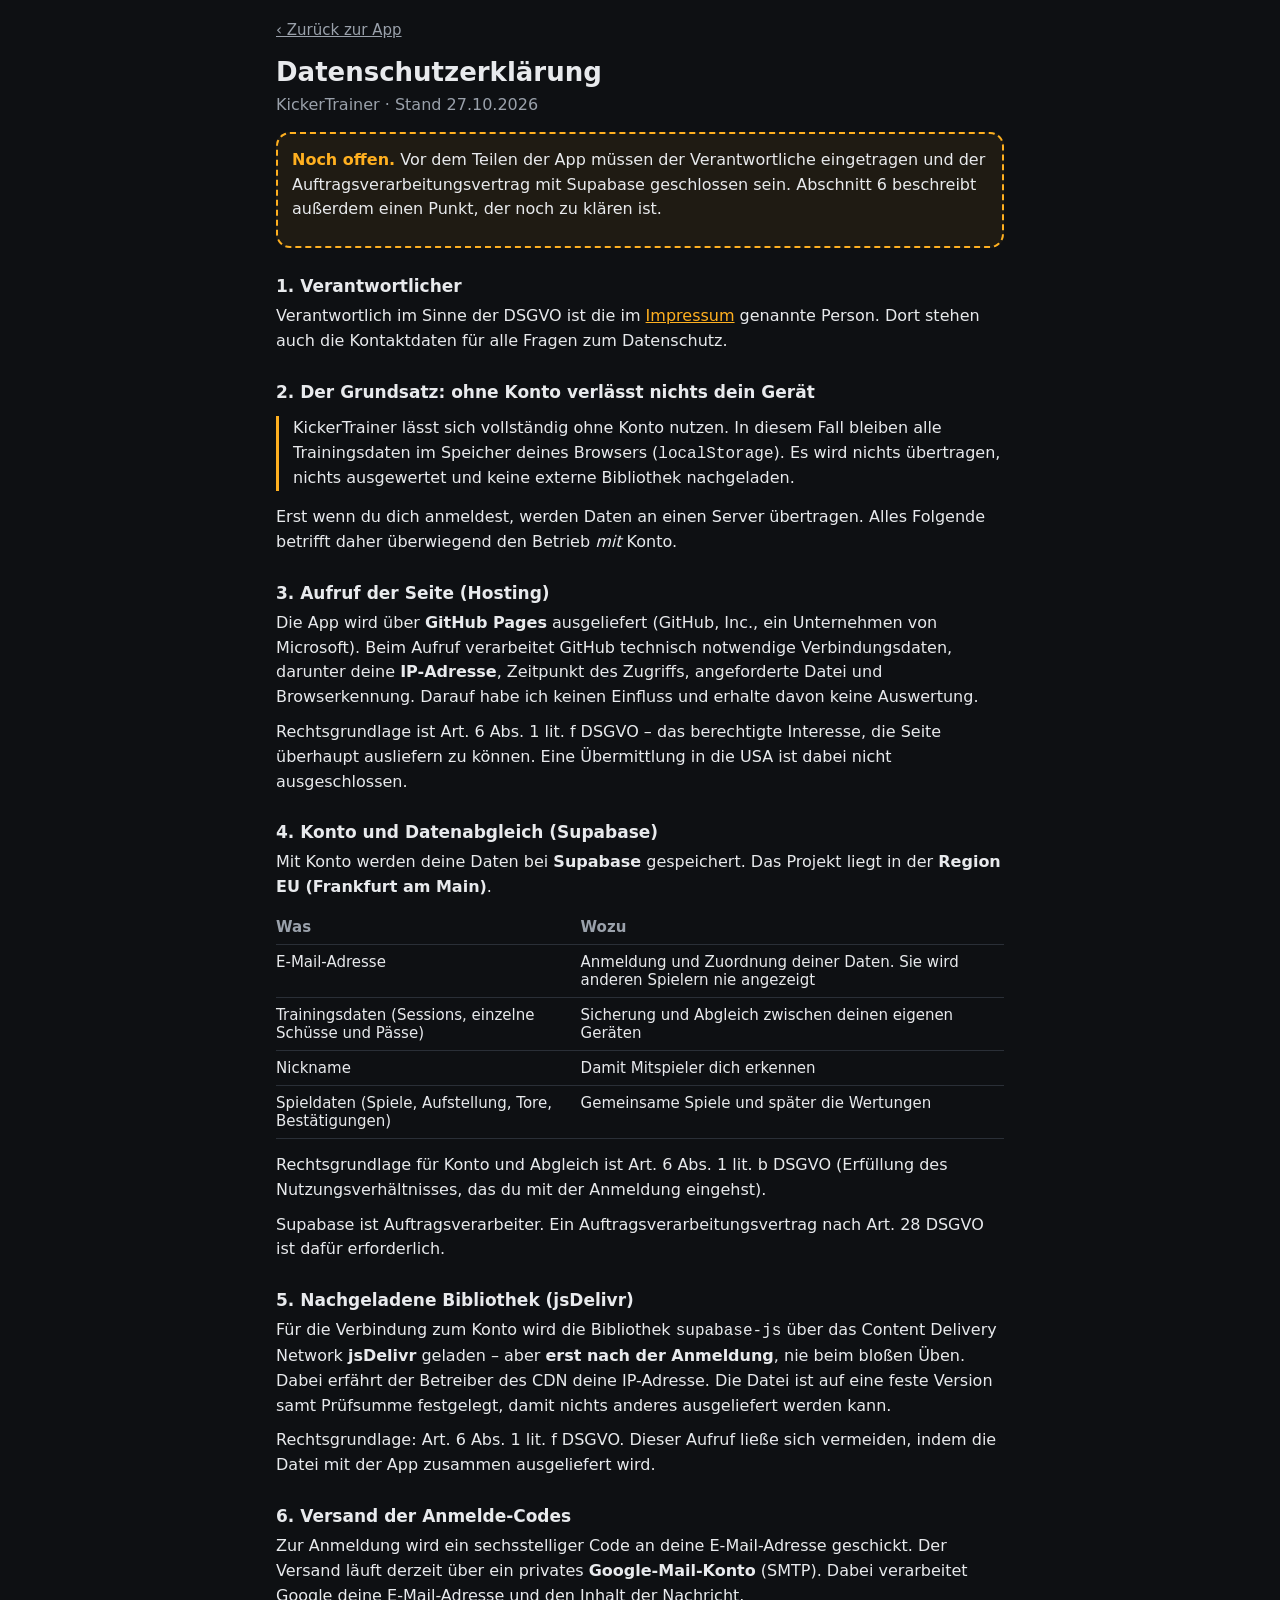
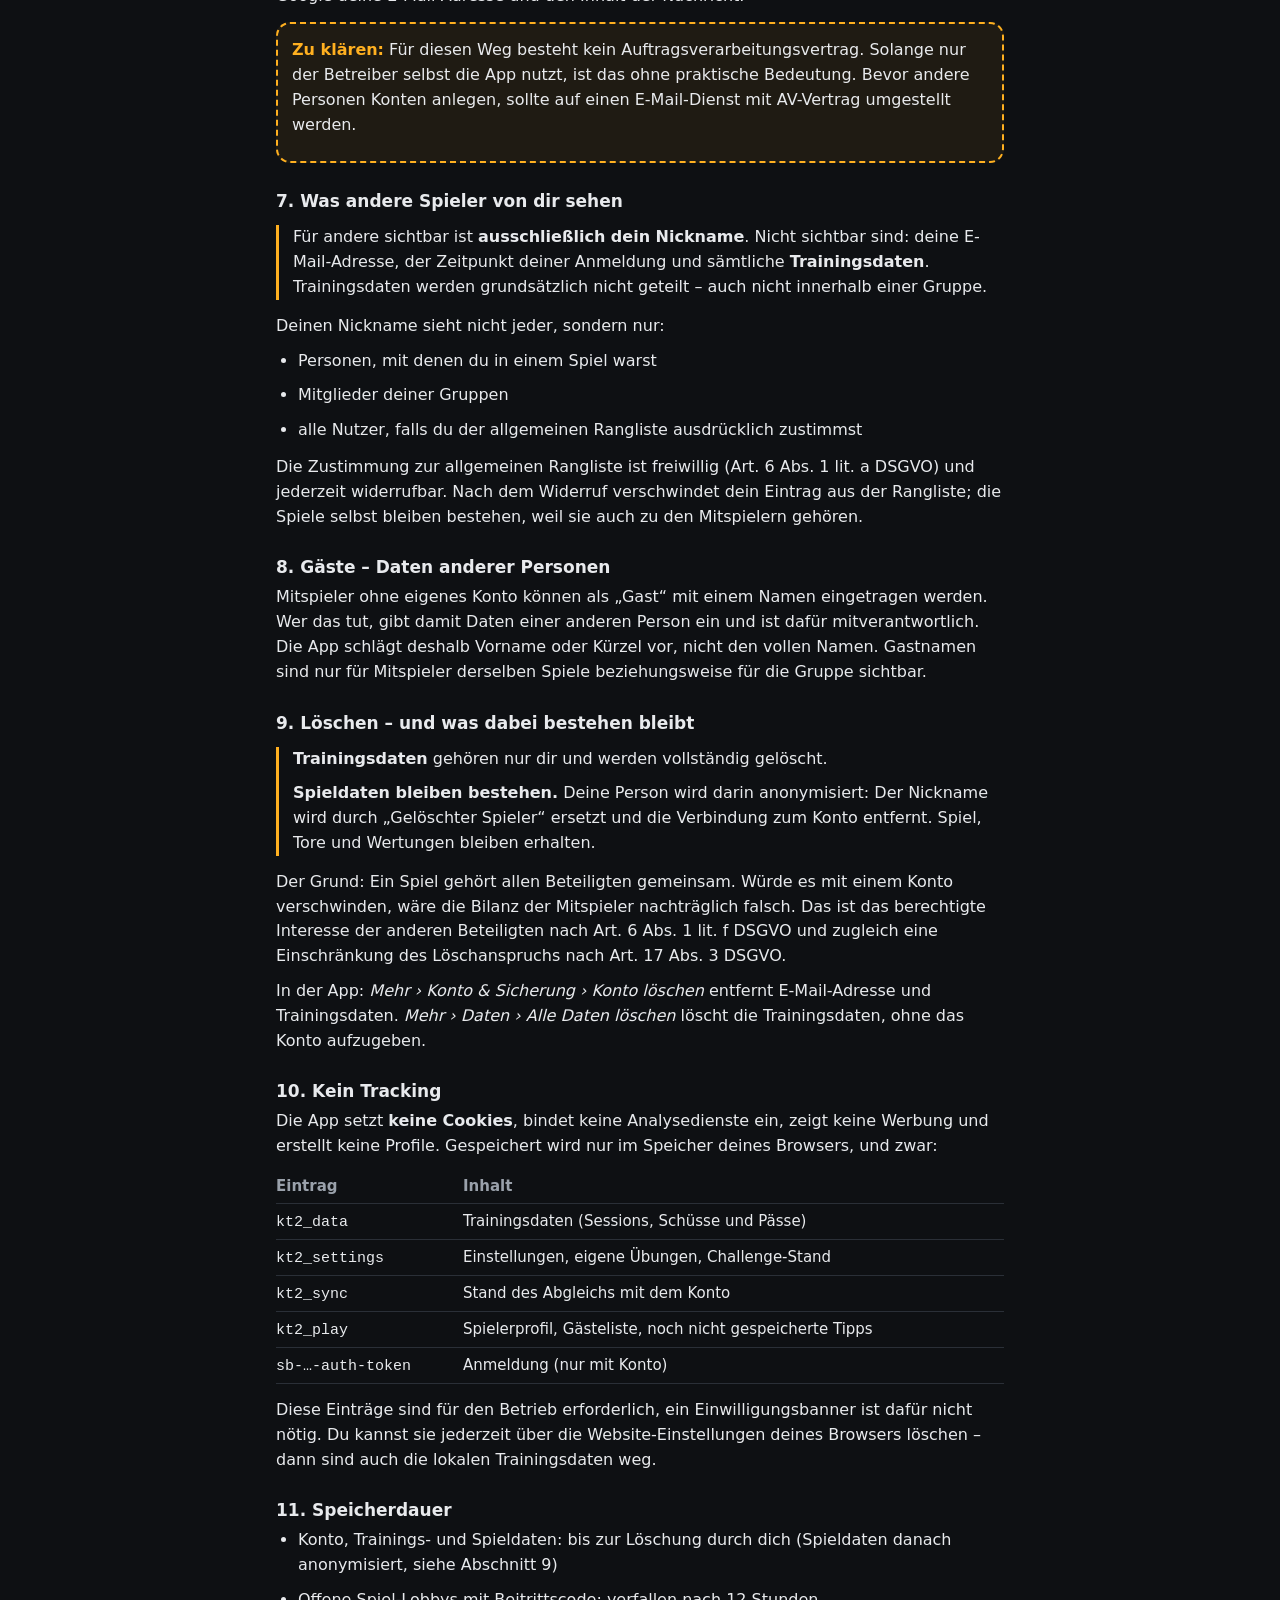
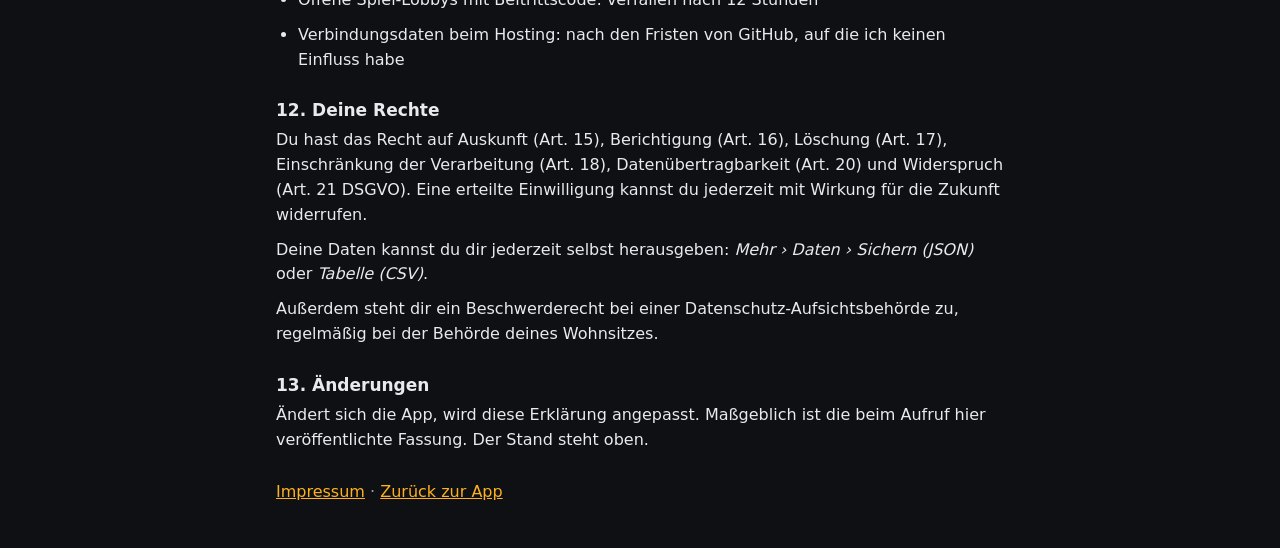
==== datenschutz.html @ 16ab3b07 "Impressum und Datenschutzerklärung Zwei eigene Seiten im Wurzelverzeichnis, aus der App unter Mehr >" ====
<!doctype html>
<html lang="de">
<head>
<meta charset="utf-8">
<meta name="viewport" content="width=device-width,initial-scale=1,viewport-fit=cover">
<meta name="theme-color" content="#0e1013">
<title>Datenschutz · KickerTrainer</title>
<link rel="stylesheet" href="css/app.css">
<style>
  .legal{max-width:760px;margin:0 auto;padding:calc(env(safe-area-inset-top) + 20px) 16px calc(env(safe-area-inset-bottom) + 40px)}
  .legal h1{font-size:26px;margin:0 0 6px}
  .legal h2{font-size:17px;text-transform:none;letter-spacing:0;color:var(--text);margin:28px 0 8px;font-weight:700}
  .legal h3{font-size:15px;color:var(--mute);margin:18px 0 6px;font-weight:600}
  .legal p,.legal li{font-size:16px;line-height:1.55;margin:0 0 10px}
  .legal ul{padding-left:22px;margin:0 0 12px}
  .legal a{color:var(--acc)}
  .legal .back{display:inline-block;margin-bottom:18px;color:var(--mute);font-size:15px}
  .legal table{width:100%;border-collapse:collapse;margin:10px 0 14px;font-size:15px}
  .legal th,.legal td{text-align:left;padding:8px 10px 8px 0;border-bottom:1px solid var(--line);vertical-align:top}
  .legal th{color:var(--mute);font-weight:600}
  .todo{border:2px dashed var(--acc);border-radius:14px;padding:14px;margin:14px 0;background:rgba(255,176,32,.07)}
  .todo b{color:var(--acc)}
  .key{border-left:3px solid var(--acc);padding-left:14px;margin:14px 0}
</style>
</head>
<body>
<main class="legal">
<a class="back" href="./">‹ Zurück zur App</a>
<h1>Datenschutzerklärung</h1>
<p class="hint" style="margin-top:0">KickerTrainer · Stand 27.10.2026</p>

<!-- ======================================================================
     VOR DEM TEILEN MIT ANDEREN ERLEDIGEN:
     1. Verantwortlichen im Impressum und hier ausfüllen
     2. Auftragsverarbeitungsvertrag mit Supabase abschließen
     3. Entscheiden, wie Anmelde-Codes verschickt werden (Abschnitt 6)
     ====================================================================== -->
<div class="todo">
  <p><b>Noch offen.</b> Vor dem Teilen der App müssen der Verantwortliche eingetragen
  und der Auftragsverarbeitungsvertrag mit Supabase geschlossen sein. Abschnitt 6
  beschreibt außerdem einen Punkt, der noch zu klären ist.</p>
</div>

<h2>1. Verantwortlicher</h2>
<p>Verantwortlich im Sinne der DSGVO ist die im <a href="impressum.html">Impressum</a>
genannte Person. Dort stehen auch die Kontaktdaten für alle Fragen zum Datenschutz.</p>

<h2>2. Der Grundsatz: ohne Konto verlässt nichts dein Gerät</h2>
<div class="key">
<p>KickerTrainer lässt sich vollständig ohne Konto nutzen. In diesem Fall bleiben alle
Trainingsdaten im Speicher deines Browsers (<code>localStorage</code>). Es wird nichts
übertragen, nichts ausgewertet und keine externe Bibliothek nachgeladen.</p>
</div>
<p>Erst wenn du dich anmeldest, werden Daten an einen Server übertragen. Alles Folgende
betrifft daher überwiegend den Betrieb <em>mit</em> Konto.</p>

<h2>3. Aufruf der Seite (Hosting)</h2>
<p>Die App wird über <strong>GitHub Pages</strong> ausgeliefert (GitHub, Inc., ein
Unternehmen von Microsoft). Beim Aufruf verarbeitet GitHub technisch notwendige
Verbindungsdaten, darunter deine <strong>IP-Adresse</strong>, Zeitpunkt des Zugriffs,
angeforderte Datei und Browserkennung. Darauf habe ich keinen Einfluss und erhalte davon
keine Auswertung.</p>
<p>Rechtsgrundlage ist Art. 6 Abs. 1 lit. f DSGVO – das berechtigte Interesse, die Seite
überhaupt ausliefern zu können. Eine Übermittlung in die USA ist dabei nicht
ausgeschlossen.</p>

<h2>4. Konto und Datenabgleich (Supabase)</h2>
<p>Mit Konto werden deine Daten bei <strong>Supabase</strong> gespeichert. Das Projekt
liegt in der <strong>Region EU (Frankfurt am Main)</strong>.</p>
<table>
  <tr><th>Was</th><th>Wozu</th></tr>
  <tr><td>E-Mail-Adresse</td><td>Anmeldung und Zuordnung deiner Daten. Sie wird anderen Spielern nie angezeigt</td></tr>
  <tr><td>Trainingsdaten (Sessions, einzelne Schüsse und Pässe)</td><td>Sicherung und Abgleich zwischen deinen eigenen Geräten</td></tr>
  <tr><td>Nickname</td><td>Damit Mitspieler dich erkennen</td></tr>
  <tr><td>Spieldaten (Spiele, Aufstellung, Tore, Bestätigungen)</td><td>Gemeinsame Spiele und später die Wertungen</td></tr>
</table>
<p>Rechtsgrundlage für Konto und Abgleich ist Art. 6 Abs. 1 lit. b DSGVO (Erfüllung des
Nutzungsverhältnisses, das du mit der Anmeldung eingehst).</p>
<p>Supabase ist Auftragsverarbeiter. Ein Auftragsverarbeitungsvertrag nach Art. 28 DSGVO
ist dafür erforderlich.</p>

<h2>5. Nachgeladene Bibliothek (jsDelivr)</h2>
<p>Für die Verbindung zum Konto wird die Bibliothek <code>supabase-js</code> über das
Content Delivery Network <strong>jsDelivr</strong> geladen – aber <strong>erst nach der
Anmeldung</strong>, nie beim bloßen Üben. Dabei erfährt der Betreiber des CDN deine
IP-Adresse. Die Datei ist auf eine feste Version samt Prüfsumme festgelegt, damit nichts
anderes ausgeliefert werden kann.</p>
<p>Rechtsgrundlage: Art. 6 Abs. 1 lit. f DSGVO. Dieser Aufruf ließe sich vermeiden, indem
die Datei mit der App zusammen ausgeliefert wird.</p>

<h2>6. Versand der Anmelde-Codes</h2>
<p>Zur Anmeldung wird ein sechsstelliger Code an deine E-Mail-Adresse geschickt. Der
Versand läuft derzeit über ein privates <strong>Google-Mail-Konto</strong> (SMTP). Dabei
verarbeitet Google deine E-Mail-Adresse und den Inhalt der Nachricht.</p>
<div class="todo">
  <p><b>Zu klären:</b> Für diesen Weg besteht kein Auftragsverarbeitungsvertrag. Solange
  nur der Betreiber selbst die App nutzt, ist das ohne praktische Bedeutung. Bevor andere
  Personen Konten anlegen, sollte auf einen E-Mail-Dienst mit AV-Vertrag umgestellt
  werden.</p>
</div>

<h2>7. Was andere Spieler von dir sehen</h2>
<div class="key">
<p>Für andere sichtbar ist <strong>ausschließlich dein Nickname</strong>. Nicht sichtbar
sind: deine E-Mail-Adresse, der Zeitpunkt deiner Anmeldung und sämtliche
<strong>Trainingsdaten</strong>. Trainingsdaten werden grundsätzlich nicht geteilt – auch
nicht innerhalb einer Gruppe.</p>
</div>
<p>Deinen Nickname sieht nicht jeder, sondern nur:</p>
<ul>
  <li>Personen, mit denen du in einem Spiel warst</li>
  <li>Mitglieder deiner Gruppen</li>
  <li>alle Nutzer, falls du der allgemeinen Rangliste ausdrücklich zustimmst</li>
</ul>
<p>Die Zustimmung zur allgemeinen Rangliste ist freiwillig (Art. 6 Abs. 1 lit. a DSGVO)
und jederzeit widerrufbar. Nach dem Widerruf verschwindet dein Eintrag aus der Rangliste;
die Spiele selbst bleiben bestehen, weil sie auch zu den Mitspielern gehören.</p>

<h2>8. Gäste – Daten anderer Personen</h2>
<p>Mitspieler ohne eigenes Konto können als „Gast“ mit einem Namen eingetragen werden.
Wer das tut, gibt damit Daten einer anderen Person ein und ist dafür mitverantwortlich.
Die App schlägt deshalb Vorname oder Kürzel vor, nicht den vollen Namen. Gastnamen sind
nur für Mitspieler derselben Spiele beziehungsweise für die Gruppe sichtbar.</p>

<h2>9. Löschen – und was dabei bestehen bleibt</h2>
<div class="key">
<p><strong>Trainingsdaten</strong> gehören nur dir und werden vollständig gelöscht.</p>
<p><strong>Spieldaten bleiben bestehen.</strong> Deine Person wird darin anonymisiert: Der
Nickname wird durch „Gelöschter Spieler“ ersetzt und die Verbindung zum Konto entfernt.
Spiel, Tore und Wertungen bleiben erhalten.</p>
</div>
<p>Der Grund: Ein Spiel gehört allen Beteiligten gemeinsam. Würde es mit einem Konto
verschwinden, wäre die Bilanz der Mitspieler nachträglich falsch. Das ist das berechtigte
Interesse der anderen Beteiligten nach Art. 6 Abs. 1 lit. f DSGVO und zugleich eine
Einschränkung des Löschanspruchs nach Art. 17 Abs. 3 DSGVO.</p>
<p>In der App: <em>Mehr › Konto &amp; Sicherung › Konto löschen</em> entfernt E-Mail-Adresse
und Trainingsdaten. <em>Mehr › Daten › Alle Daten löschen</em> löscht die Trainingsdaten,
ohne das Konto aufzugeben.</p>

<h2>10. Kein Tracking</h2>
<p>Die App setzt <strong>keine Cookies</strong>, bindet keine Analysedienste ein, zeigt
keine Werbung und erstellt keine Profile. Gespeichert wird nur im Speicher deines
Browsers, und zwar:</p>
<table>
  <tr><th>Eintrag</th><th>Inhalt</th></tr>
  <tr><td><code>kt2_data</code></td><td>Trainingsdaten (Sessions, Schüsse und Pässe)</td></tr>
  <tr><td><code>kt2_settings</code></td><td>Einstellungen, eigene Übungen, Challenge-Stand</td></tr>
  <tr><td><code>kt2_sync</code></td><td>Stand des Abgleichs mit dem Konto</td></tr>
  <tr><td><code>kt2_play</code></td><td>Spielerprofil, Gästeliste, noch nicht gespeicherte Tipps</td></tr>
  <tr><td><code>sb-…-auth-token</code></td><td>Anmeldung (nur mit Konto)</td></tr>
</table>
<p>Diese Einträge sind für den Betrieb erforderlich, ein Einwilligungsbanner ist dafür
nicht nötig. Du kannst sie jederzeit über die Website-Einstellungen deines Browsers
löschen – dann sind auch die lokalen Trainingsdaten weg.</p>

<h2>11. Speicherdauer</h2>
<ul>
  <li>Konto, Trainings- und Spieldaten: bis zur Löschung durch dich (Spieldaten danach anonymisiert, siehe Abschnitt 9)</li>
  <li>Offene Spiel-Lobbys mit Beitrittscode: verfallen nach 12 Stunden</li>
  <li>Verbindungsdaten beim Hosting: nach den Fristen von GitHub, auf die ich keinen Einfluss habe</li>
</ul>

<h2>12. Deine Rechte</h2>
<p>Du hast das Recht auf Auskunft (Art. 15), Berichtigung (Art. 16), Löschung (Art. 17),
Einschränkung der Verarbeitung (Art. 18), Datenübertragbarkeit (Art. 20) und Widerspruch
(Art. 21 DSGVO). Eine erteilte Einwilligung kannst du jederzeit mit Wirkung für die
Zukunft widerrufen.</p>
<p>Deine Daten kannst du dir jederzeit selbst herausgeben: <em>Mehr › Daten › Sichern
(JSON)</em> oder <em>Tabelle (CSV)</em>.</p>
<p>Außerdem steht dir ein Beschwerderecht bei einer Datenschutz-Aufsichtsbehörde zu,
regelmäßig bei der Behörde deines Wohnsitzes.</p>

<h2>13. Änderungen</h2>
<p>Ändert sich die App, wird diese Erklärung angepasst. Maßgeblich ist die beim Aufruf
hier veröffentlichte Fassung. Der Stand steht oben.</p>

<p class="hint" style="margin-top:28px">
<a href="impressum.html">Impressum</a> · <a href="./">Zurück zur App</a></p>
</main>
</body>
</html>
---- css/app.css ----
:root{--bg:#0e1013;--panel:#171a1f;--panel2:#1e2229;--line:#2a2f37;--text:#e8eaed;--mute:#9aa1ab;--acc:#ffb020;--hit:#2ecc71;--miss:#ff4d4f;
  /* Segmentfarben: bewusst keine davon gleich der Akzentfarbe (Auswahl/Start) */
  --s1:#4a96ee;--s2:#f0743a;--s3:#22b98a;--s4:#a07cf0;--s5:#e0609a;--tabh:64px}
*{box-sizing:border-box}
html,body{margin:0;background:var(--bg);color:var(--text);font-family:-apple-system,system-ui,"Segoe UI",sans-serif;-webkit-user-select:none;user-select:none;-webkit-tap-highlight-color:transparent;touch-action:manipulation}
button{font:inherit;color:inherit;cursor:pointer}
.hidden{display:none!important}
.screen{max-width:760px;margin:0 auto;padding:calc(env(safe-area-inset-top) + 16px) 16px calc(env(safe-area-inset-bottom) + 24px)}
h1{font-size:28px;margin:4px 0 16px}
h2{font-size:13px;text-transform:uppercase;letter-spacing:.08em;color:var(--mute);margin:0 0 10px;font-weight:600}
.card{background:var(--panel);border:1px solid var(--line);border-radius:16px;padding:14px;margin-bottom:12px}
#hWeak{white-space:pre-line}
.wlive{font-size:15px;color:var(--mute);text-align:center;line-height:1.35}.wlive b{color:var(--acc)}
.wrow{display:grid;grid-template-columns:minmax(110px,1.1fr) 2fr 52px;gap:10px;align-items:center;padding:6px 0;font-size:16px}
.wrow small{display:block;color:var(--mute);font-size:12px}
.wbar{height:14px;background:var(--panel2);border-radius:7px;overflow:hidden}.wbar i{display:block;height:100%;background:var(--acc)}
.wrow b{text-align:right}
.hint{color:var(--mute);font-size:14px;margin:10px 0 0;line-height:1.4}
.chips{display:flex;flex-wrap:wrap;gap:8px}
.chip{padding:11px 16px;border-radius:999px;border:1px solid var(--line);background:var(--panel2);font-size:16px;min-height:44px}
.chip.on{background:var(--acc);color:#111;border-color:var(--acc);font-weight:600}
.sub{margin-top:14px}.sub:first-child{margin-top:0}
.sub>label:not(.row){display:block;font-size:14px;color:var(--mute);margin-bottom:6px}
.row{display:flex;align-items:center;justify-content:space-between;gap:12px;padding:8px 0;font-size:17px}
.row small{display:block;color:var(--mute);font-size:13px}
.row input[type=checkbox]{width:28px;height:28px;accent-color:var(--acc);flex:none}
.row input[type=range]{flex:1;max-width:260px;accent-color:var(--acc)}
.meter{position:relative;height:16px;background:var(--panel2);border-radius:8px;overflow:hidden;margin-top:8px}
.meter i{position:absolute;left:0;top:0;bottom:0;background:var(--hit);width:0}
.meter.det i{background:var(--acc)}
.mlive{display:grid;grid-template-columns:auto 1fr auto 1fr;gap:6px 8px;align-items:center;font-size:13px;color:var(--mute)}
.mlive .meter{margin-top:0;height:12px}
.mstate{grid-column:1/-1;font-size:13px;min-height:0}
.meter b{position:absolute;top:0;bottom:0;width:3px;background:var(--miss);left:0}
.big{display:block;width:100%;min-height:58px;border-radius:16px;border:1px solid var(--line);background:var(--panel);font-size:19px;font-weight:600;margin-top:10px}
.primary{background:var(--acc);color:#111;border-color:var(--acc)}
.two{display:grid;grid-template-columns:2fr 1fr;gap:8px}
.planitem{display:flex;align-items:center;gap:10px;padding:10px 0;border-bottom:1px solid var(--line);font-size:15px}
.planitem:last-of-type{border-bottom:0}.planitem span{flex:1}.planitem b{color:var(--acc);width:22px}
.planitem button{background:none;border:0;color:var(--mute);font-size:22px;padding:4px 8px}
/* Training */
#train{position:fixed;inset:0;display:flex;flex-direction:column;padding:calc(env(safe-area-inset-top) + 10px) 12px calc(env(safe-area-inset-bottom) + 12px);gap:10px}
.thead{display:grid;grid-template-columns:1fr auto 1fr;align-items:center;gap:8px;font-size:16px;color:var(--mute)}
.thead>div{min-width:0;overflow:hidden;text-overflow:ellipsis;white-space:nowrap}#tRate{text-align:right}
@media (max-width:500px){.thead{font-size:13px}}
.thead .count{font-size:22px;color:var(--text);font-weight:700;white-space:nowrap}
.status{text-align:center;font-size:clamp(30px,8vw,68px);font-weight:800;min-height:1.25em;line-height:1.25}
.status.alert{color:var(--acc)}.status.late{color:var(--miss)}.status.ok{color:var(--hit)}
.bar{height:8px;background:var(--line);border-radius:4px;overflow:hidden}
.bar i{display:block;height:100%;width:0;background:var(--acc)}
.area{flex:1;min-height:0;display:flex}
.area>*{flex:1}
.segs{display:grid;grid-template-columns:repeat(5,1fr);gap:8px}
.seg{border:3px solid var(--line);background:var(--panel);border-radius:16px;font-size:clamp(34px,9vw,84px);font-weight:800;color:var(--mute);display:flex;align-items:center;justify-content:center;transition:background .12s,opacity .2s}
.off .seg,.off .sbtn{opacity:.45}
.seg{position:relative;overflow:hidden}
.seg::before{content:"";position:absolute;left:0;right:0;top:0;height:6px;background:var(--sc);opacity:.7}
.seg:nth-child(1){--sc:var(--s1)}.seg:nth-child(2){--sc:var(--s2)}.seg:nth-child(3){--sc:var(--s3)}.seg:nth-child(4){--sc:var(--s4)}.seg:nth-child(5){--sc:var(--s5)}
.seg.target{border-color:var(--sc);background:var(--sc);color:#111;box-shadow:0 0 36px var(--sc)}
.seg.target::before{opacity:0}
.segs.ro{pointer-events:none}
.area.split{flex-direction:column;gap:10px}
.area.split>.segs{flex:1.25}.area.split>.simple{flex:1}
.beam{position:absolute;top:0;bottom:0;left:0;width:0;opacity:0;pointer-events:none;background:var(--bc,#ffb020);z-index:0}
.beam.on{opacity:.3;animation:beamIn .7s ease-out}
@keyframes beamIn{0%{opacity:1}100%{opacity:.3}}
#train>*:not(.beam){position:relative;z-index:1}
.seg.pulse{animation:pulse .3s 2}
@keyframes pulse{50%{filter:brightness(1.35)}}
.fhit{background:var(--hit)!important;color:#000!important;border-color:var(--hit)!important}
.fmiss{background:var(--miss)!important;color:#000!important;border-color:var(--miss)!important}
.simple{display:grid;grid-template-columns:1fr 1fr;gap:10px}
.sbtn{border-radius:20px;font-size:clamp(28px,7vw,56px);font-weight:800;border:3px solid}
.sbtn.yes{background:#13281c;border-color:#1f5a35;color:#6fe39b}
.sbtn.no{background:#2a1517;border-color:#5a2226;color:#ff8a8c}
.readybtn{border-radius:24px;border:3px dashed var(--acc);background:rgba(255,176,32,.08);color:var(--acc);font-size:clamp(40px,11vw,96px);font-weight:800}
.tfoot{display:flex;gap:8px}
.tfoot button{flex:1;min-height:64px;border-radius:16px;border:1px solid var(--line);background:var(--panel);font-size:19px;font-weight:600;display:flex;flex-direction:column;align-items:center;justify-content:center;gap:2px;line-height:1.1}
.tfoot .ico{font-size:22px}.tfoot small{font-size:13px;font-weight:600;color:var(--mute)}
.tfoot .miss{flex:2.4;background:#2a1517;border-color:#5a2226;color:#ff8a8c;font-size:22px}
.ver{text-align:center;font-size:12px;color:var(--mute);opacity:.45;margin:18px 0 0;letter-spacing:.04em}
.card input[type=email],.card input[type=text]{display:block;width:100%;min-height:54px;border-radius:14px;border:1px solid var(--line);background:var(--panel2);color:var(--text);font:inherit;font-size:19px;padding:0 14px;margin-top:6px;-webkit-user-select:text;user-select:text;-webkit-appearance:none;appearance:none}
.card input[type=email]:focus,.card input[type=text]:focus{outline:2px solid var(--acc);outline-offset:0}
#acToken{letter-spacing:.3em;text-align:center;font-size:26px}
.big:disabled{opacity:.45}
/* Overlay */
.overlay{position:fixed;inset:0;background:rgba(0,0,0,.78);display:flex;align-items:center;justify-content:center;padding:16px;z-index:10}
.sheet{background:var(--panel);border:1px solid var(--line);border-radius:20px;padding:20px;width:100%;max-width:520px;max-height:90dvh;overflow:auto}
.bigpct{font-size:60px;font-weight:800;text-align:center;line-height:1}
.center{text-align:center;color:var(--mute);margin:6px 0 12px}
.segrow{display:grid;grid-template-columns:repeat(var(--c,5),1fr);gap:6px;margin:10px 0}
.segrow div{background:var(--panel2);border-radius:10px;padding:8px 2px;text-align:center;font-size:13px;color:var(--mute)}
.segrow b{display:block;font-size:18px;color:var(--text)}
.kv{display:flex;justify-content:space-between;gap:10px;padding:7px 0;border-bottom:1px solid var(--line);font-size:16px}
.kv:last-child{border-bottom:0}.kv span{color:var(--mute)}
.blockh{font-size:15px;font-weight:700;margin:14px 0 4px;color:var(--acc)}
/* Stats */
.shead button{background:none;border:0;color:var(--acc);font-size:18px;padding:8px 0}
.tiles{display:grid;grid-template-columns:repeat(4,1fr);gap:8px}
.tile{background:var(--panel2);border-radius:12px;padding:10px;text-align:center}
.tile b{display:block;font-size:22px}.tile span{font-size:13px;color:var(--mute)}
.trend{display:flex;align-items:flex-end;gap:4px;height:120px;padding-top:6px}
.trend div{flex:1;max-width:36px;background:var(--acc);border-radius:4px 4px 0 0;min-height:2px}
table.hm{width:100%;border-collapse:separate;border-spacing:4px;font-size:14px}
.hm th{color:var(--mute);font-weight:600}.hm td{text-align:center;border-radius:8px;padding:8px 2px;background:var(--panel2)}
.hm td small{display:block;font-size:10px;opacity:.75}
.hm td:first-child{text-align:left;background:none;color:var(--mute)}
/* Statistik v3 */
.filters{display:flex;flex-direction:column;gap:8px;margin-bottom:14px}

.filters .chip{min-height:38px;padding:8px 13px;font-size:15px}
.chart{display:block;overflow:visible;max-width:100%}
.chart text{fill:#9aa1ab;font-size:12.5px;font-family:inherit}
.chart .val{fill:#e8eaed;font-weight:600}
.chart .grid{stroke:#2a2f37;stroke-width:1}
.chart .ln{fill:none;stroke:#ffb020;stroke-width:2.5;stroke-linejoin:round;stroke-linecap:round}
.chart .hit{fill:transparent;cursor:pointer}
.scrollx{overflow-x:auto}
.hero{display:flex;align-items:flex-end;gap:18px;flex-wrap:wrap}
.hero .heronum{font-size:60px;font-weight:800;line-height:.95}
.hero .hl{color:var(--mute);font-size:15px;margin-bottom:4px}
.delta{font-size:15px;font-weight:700}.delta.up{color:var(--hit)}.delta.down{color:var(--miss)}.delta span{color:var(--mute);font-weight:400}
.legend{display:flex;gap:6px 16px;flex-wrap:wrap;font-size:13px;color:var(--mute);margin-top:10px}
.legend i{display:inline-block;width:10px;height:10px;border-radius:3px;margin-right:6px;vertical-align:-1px}
.srow{padding:12px 0;border-bottom:1px solid var(--line)}.srow:last-of-type{border-bottom:0}
.srow.ex{opacity:.55}
.srow .top{display:flex;justify-content:space-between;gap:10px;font-size:16px;cursor:pointer}
.srow small{color:var(--mute);font-size:13px;display:block;margin-top:3px;cursor:pointer}
.badge{font-size:11px;border:1px solid var(--line);border-radius:6px;padding:1px 6px;color:var(--mute);margin-left:8px;vertical-align:2px}
.acts{display:flex;flex-wrap:wrap;gap:8px;margin-top:10px}
.acts button{padding:9px 14px;border-radius:10px;border:1px solid var(--line);background:var(--panel2);font-size:15px}
.entries{margin-top:10px;max-height:420px;overflow:auto}
.erow{display:flex;align-items:center;gap:5px;padding:6px 0;border-top:1px solid var(--line);font-size:14px;flex-wrap:wrap}
.erow span{flex:1;min-width:130px;color:var(--mute)}
.eb{min-width:36px;height:36px;border-radius:9px;border:1px solid var(--line);background:var(--panel2);font-size:15px;padding:0 6px}
.eb.on{background:var(--hit);color:#000;border-color:var(--hit);font-weight:700}
.eb.onm{background:var(--miss);color:#000;border-color:var(--miss);font-weight:700}
#tip{position:fixed;z-index:30;background:#000;border:1px solid #3a404a;border-radius:10px;padding:8px 11px;font-size:14px;line-height:1.4;pointer-events:none;max-width:260px;white-space:pre-line;box-shadow:0 6px 20px rgba(0,0,0,.5)}
/* Test */
.say{font-size:44px;font-weight:800;text-align:center;margin:8px 0}
.heard{text-align:center;color:var(--mute);min-height:1.4em;font-size:18px}
.verdict{text-align:center;font-size:30px;font-weight:800;min-height:1.3em}
.toast{position:fixed;left:50%;bottom:calc(env(safe-area-inset-bottom) + var(--tabh) + 20px);transform:translateX(-50%);background:#000;border:1px solid var(--line);padding:10px 16px;border-radius:12px;z-index:20;font-size:15px;max-width:90vw}
@media (max-width:420px){.tiles{grid-template-columns:repeat(2,1fr)}}

/* ===== v3.3 Redesign ===== */
.screen.tabbed{padding-bottom:calc(env(safe-area-inset-bottom) + var(--tabh) + 24px)}
.ptitle{margin:4px 0 16px}.ptitle h1{margin:0}
.brand{display:block;font-size:13px;font-weight:700;letter-spacing:.08em;text-transform:uppercase;color:var(--acc)}
/* Segmented Control: eine Auswahl aus wenigen Optionen */
.chips.sc{flex-wrap:nowrap;gap:3px;background:var(--panel2);border:1px solid var(--line);border-radius:14px;padding:3px}
.chips.sc .chip{flex:1 1 0;min-width:0;min-height:44px;padding:8px 6px;border:0;border-radius:11px;background:transparent;font-size:15px;white-space:nowrap;overflow:hidden;text-overflow:ellipsis}
.chips.sc .chip.on{background:var(--acc);color:#111}
/* Mehrfachauswahl: Häkchen */
.chips.multi .chip.on::before{content:"✓ ";font-weight:800}
.lmulti{font-size:12px;color:var(--mute);opacity:.8;margin-left:6px}
.sep{height:1px;background:var(--line);margin:16px -14px 2px}
/* Aktuelle Übung */
.qhead{display:flex;align-items:center;justify-content:space-between;gap:10px}.qhead h2{margin:0}
.link{background:none;border:0;color:var(--acc);font-size:16px;font-weight:600;padding:8px 0 8px 12px;min-height:44px}
.qsum{font-size:19px;font-weight:600;line-height:1.4;margin:6px 0 2px}
.qsum small{display:block;font-size:14px;font-weight:400;color:var(--mute);margin-top:2px}
#cfgWrap{margin-top:8px}
/* Meine Übungen */
.prow{display:flex;align-items:center;gap:8px;padding:8px 0;border-bottom:1px solid var(--line)}.prow:last-child{border-bottom:0}
.prow .pmain{flex:1;min-width:0;background:none;border:0;text-align:left;padding:6px 0;min-height:44px}
.prow .pmain b{display:block;font-size:17px}.prow .pmain small{display:block;font-size:13px;color:var(--mute);white-space:nowrap;overflow:hidden;text-overflow:ellipsis}
.prow .pgo{width:52px;height:44px;border-radius:12px;border:0;background:var(--acc);color:#111;font-size:18px;font-weight:800;flex:none}
.prow .pdel{width:40px;height:44px;border:0;background:none;color:var(--mute);font-size:22px;flex:none}
/* Tab-Leiste */
.tabbar{position:fixed;left:0;right:0;bottom:0;z-index:6;display:flex;justify-content:center;background:rgba(18,20,24,.94);-webkit-backdrop-filter:blur(14px);backdrop-filter:blur(14px);
  border-top:1px solid var(--line);padding-bottom:env(safe-area-inset-bottom)}
.tabbar button{flex:1;max-width:200px;height:var(--tabh);background:none;border:0;color:var(--mute);display:flex;flex-direction:column;align-items:center;justify-content:center;gap:4px;font-size:12px;font-weight:600}
.tabbar svg{width:26px;height:26px;fill:none;stroke:currentColor;stroke-width:1.8;stroke-linecap:round;stroke-linejoin:round}.tabbar svg .f{fill:currentColor}
.tabbar button.on{color:var(--acc)}
/* Schalter statt Checkbox */
input.sw{-webkit-appearance:none;appearance:none;width:52px!important;height:32px!important;border-radius:16px;background:#3a404a;position:relative;flex:none;cursor:pointer;transition:background .2s;margin:0}
input.sw::after{content:"";position:absolute;top:3px;left:3px;width:26px;height:26px;border-radius:50%;background:#fff;transition:transform .2s;box-shadow:0 1px 3px rgba(0,0,0,.4)}
input.sw:checked{background:var(--hit)}input.sw:checked::after{transform:translateX(20px)}
input.sw:disabled{opacity:.4}
.danger{color:var(--miss)}
.two.eq{grid-template-columns:1fr 1fr}
.card .two .big{font-size:17px}
/* Statistik: horizontal scrollbare Filter mit ausblendendem Rand */
.filters .chips.sc .chip{min-height:40px;font-size:14px}
.filters .chips.scroll{flex-wrap:nowrap;overflow-x:auto;scrollbar-width:none;-webkit-mask-image:linear-gradient(to right,#000 85%,transparent);mask-image:linear-gradient(to right,#000 85%,transparent);padding-right:24px}
.filters .chips.scroll::-webkit-scrollbar{display:none}.filters .chips.scroll .chip{flex:none}
.pinrow{display:flex;margin-bottom:8px}

/* ===== Gamification ===== */
.lvl{padding:14px 14px 12px}
.lvltop{display:flex;align-items:center;gap:12px}
.lvlnum{width:52px;height:52px;border-radius:16px;flex:none;display:flex;align-items:center;justify-content:center;font-size:26px;font-weight:800;color:#111;
  background:linear-gradient(135deg,#ffd166,var(--acc) 60%,#e8890c);box-shadow:0 4px 18px rgba(255,176,32,.25)}
.lvlinfo{flex:1;min-width:0}.lvlinfo b{display:block;font-size:18px}.lvlinfo small{display:block;color:var(--mute);font-size:14px;margin-top:2px}
.lvltoday{text-align:right;font-size:22px;font-weight:800;color:var(--hit);line-height:1}.lvltoday small{display:block;font-size:12px;font-weight:600;color:var(--mute)}
.chbar{height:10px;background:var(--panel2);border-radius:5px;overflow:hidden;margin:8px 0 4px}
.chbar i{display:block;height:100%;background:var(--acc);border-radius:5px;transition:width .4s}
.lvlbar{height:8px;margin:12px 0 0}.lvlbar i{background:linear-gradient(90deg,#e8890c,#ffd166)}
.chcard{display:flex;align-items:center;gap:12px;padding:12px 0;border-bottom:1px solid var(--line)}
.chcard:last-child{border-bottom:0}.card>.chcard:first-of-type{padding-top:6px}
.chico{width:44px;height:44px;border-radius:13px;background:var(--panel2);flex:none;display:flex;align-items:center;justify-content:center;font-size:22px}
.chico.seg{background:var(--sc);color:#111;font-size:22px;font-weight:800}
.chbody{flex:1;min-width:0}
.chtop{display:flex;justify-content:space-between;align-items:baseline;gap:8px}.chtop b{font-size:17px}
.chxp{font-size:13px;font-weight:700;color:var(--acc);white-space:nowrap}
.chbody p{margin:3px 0 0;font-size:14px;color:var(--mute);line-height:1.35}
.chbody small{display:block;font-size:13px;color:var(--mute)}
.chcard.done .chico{opacity:.6}.chcard.done .chxp,.okc{color:var(--hit)!important}
.chact{display:flex;flex-direction:column;gap:6px;flex:none;align-items:flex-end}
.chstart{min-height:40px;padding:0 14px;border-radius:12px;border:1px solid var(--acc);background:rgba(255,176,32,.12);color:var(--acc);font-size:15px;font-weight:700}
.chstart.ghost{border-color:var(--line);background:none;color:var(--mute);font-weight:600}
.chact .pgo{width:52px;height:44px;border-radius:12px;border:0;background:var(--acc);color:#111;font-size:18px;font-weight:800}
.chact .pdel{width:44px;height:36px;border:0;background:none;color:var(--mute);font-size:22px}
.chpromo{display:flex;align-items:center;gap:12px;width:100%;text-align:left}
.chpromo b{display:block;font-size:17px}.chpromo small{display:block;color:var(--mute);font-size:14px;margin-top:2px}.chpromo>span:nth-child(2){flex:1}
.chev{font-size:28px;color:var(--mute)}
.chsum{display:grid;grid-template-columns:1fr 1fr;gap:8px;text-align:center}
.chsum b{display:block;font-size:26px}.chsum small{color:var(--mute);font-size:13px}
.chh{margin:18px 0 8px}
.chlist{padding-top:6px;padding-bottom:6px}
/* Auswertung nach der Session */
.gwin{display:flex;align-items:center;gap:8px;flex-wrap:wrap;background:rgba(46,204,113,.12);border:1px solid rgba(46,204,113,.45);border-radius:14px;padding:12px 14px;margin:12px 0 0;font-size:16px;animation:gwin .6s ease-out}
.gwin span{margin-left:auto;color:var(--hit);font-weight:700}
.gwin.lvlup{background:rgba(255,176,32,.12);border-color:rgba(255,176,32,.5)}.gwin.lvlup span{color:var(--acc)}
@keyframes gwin{0%{transform:scale(.92);opacity:0}60%{transform:scale(1.03)}100%{transform:scale(1);opacity:1}}
.gxp{margin:14px 0 4px;text-align:center}.gxp>span{font-size:24px;font-weight:800;color:var(--acc)}.gxp small{color:var(--mute);font-size:13px}

/* ===== v3.5 Paket 1 ===== */
/* Icons */
.ic{width:22px;height:22px;fill:none;stroke:currentColor;stroke-width:1.8;stroke-linecap:round;stroke-linejoin:round;flex:none;vertical-align:middle}
.ic .f{fill:currentColor;stroke:none}
.tfoot .ic{width:24px;height:24px}
.pgo .ic{width:20px;height:20px}.pdel .ic{width:20px;height:20px}
.chico .ic{width:24px;height:24px;color:var(--acc)}
.chev{width:22px;height:22px;color:var(--mute)}
.gwin .ic{width:22px;height:22px}
.streak{display:inline-flex;align-items:center;gap:2px;color:var(--acc);font-weight:700;margin-left:4px}.streak .ic{width:16px;height:16px}
.eb .ic{width:18px;height:18px}
/* Kopf Training: Titel + Level-Abzeichen */
.phead{display:flex;align-items:center;justify-content:space-between;gap:12px}
.lvlchip{display:flex;align-items:center;gap:8px;background:var(--panel);border:1px solid var(--line);border-radius:999px;padding:5px 14px 5px 5px;min-height:44px}
.lvlc{width:34px;height:34px;border-radius:50%;display:flex;align-items:center;justify-content:center;font-weight:800;font-size:17px;color:#111;background:linear-gradient(135deg,#ffd166,var(--acc) 60%,#e8890c)}
.lvlt{display:flex;flex-direction:column;gap:4px;font-size:12px;font-weight:700;color:var(--mute);text-align:left}
.lvlt i{display:block;width:56px;height:5px;border-radius:3px;background:var(--panel2);overflow:hidden}.lvlt b{display:block;height:100%;background:var(--acc)}
/* Hauptkarte */
.qcard{border-color:#3a3220;background:linear-gradient(180deg,#1d1a14,var(--panel) 70%);padding:16px}
.qcard .qsum{font-size:21px}
.qbtns{margin-top:6px}.qbtns .big{margin-top:8px}
/* Pass-Skizze */
.pviz{display:flex;align-items:center;justify-content:center;min-height:0;background:var(--panel);border:1px solid var(--line);border-radius:16px;padding:6px}
.pviz svg{width:100%;height:100%;max-height:100%}
.pviz .field{fill:#13261b;stroke:#2c4a36;stroke-width:2}
.pviz .rod{stroke:#3b4250;stroke-width:2}
.pviz .arr{fill:none;stroke-width:5;stroke-linecap:round;stroke-linejoin:round}
.pviz .plbl{font-size:17px;font-weight:800;font-family:inherit}
.area.split>.pviz{flex:1}
/* Dialoge */
.dlg{z-index:40;animation:dlgIn .15s ease-out}
@keyframes dlgIn{from{opacity:0}to{opacity:1}}
.dsheet{max-width:440px}
.dtitle{margin:0 0 8px;font-size:20px}
.dmsg{margin:0 0 6px;color:var(--mute);font-size:16px;line-height:1.45}.dmsg b{color:var(--text)}
.dinput{display:block;width:100%;min-height:54px;border-radius:14px;border:1px solid var(--line);background:var(--panel2);color:var(--text);font:inherit;font-size:19px;padding:0 14px;margin-top:10px;-webkit-user-select:text;user-select:text;-webkit-appearance:none;appearance:none}
.dinput:focus{outline:2px solid var(--acc);outline-offset:0}
.dbtns{display:flex;flex-direction:column;gap:0;margin-top:8px}
.dangerbtn{background:var(--miss);border-color:var(--miss);color:#111}
.onbico{display:flex;justify-content:center;margin:4px 0 10px}.onbico .ic{width:56px;height:56px;color:var(--acc);stroke-width:1.5}
.onbdots{display:flex;justify-content:center;gap:6px;margin:14px 0 4px}.onbdots i{width:8px;height:8px;border-radius:50%;background:var(--line)}.onbdots i.on{background:var(--acc)}
/* Auswertung: Inhalt scrollt, Buttons fest */
#summaryBody{display:flex;flex-direction:column;padding:0;overflow:hidden}
.sumscroll{overflow:auto;padding:20px 20px 8px;-webkit-overflow-scrolling:touch}
.sumfoot{padding:4px 20px calc(16px + env(safe-area-inset-bottom));border-top:1px solid var(--line);background:var(--panel)}
.sumhead{display:grid;grid-template-columns:repeat(auto-fit,minmax(150px,1fr));gap:8px}
.sumdet{margin-top:18px;padding-top:12px;border-top:1px solid var(--line)}.sumdet h2{margin-bottom:4px}
/* Statistik zweispaltig (iPad quer) */
@media (min-width:1000px){#stats.screen{max-width:1180px}}
#statsBody.two{display:grid;grid-template-columns:1fr 1fr;gap:0 12px;align-items:start}
#statsBody.two>.card.wide{grid-column:1/-1}

/* ===== v3.6 Paket 2 ===== */
/* Daneben mit Richtung: ← links | Treffer | rechts → (räumlich wie am Tor) */
.simple.dir{grid-template-columns:1fr 1.5fr 1fr}
.sbtn.dir{display:flex;flex-direction:column;align-items:center;justify-content:center;gap:6px;font-size:clamp(34px,8vw,64px);line-height:1;padding:6px}
.sbtn.dir small{font-size:clamp(13px,2.6vw,20px);font-weight:700;line-height:1.15}
.tfoot .mdir{flex:1.2;font-size:18px}

/* ===== v3.7 Paket 3 ===== */
#hPr{white-space:pre-line}
.lpsub{color:var(--mute);font-size:14px}
.lpsteps{display:grid;grid-template-columns:repeat(3,1fr);gap:8px;margin:10px 0 12px}
.lps{display:flex;align-items:center;gap:8px;padding:8px 10px;border-radius:12px;background:var(--panel2);border:1px solid transparent;font-size:14px;font-weight:600;color:var(--mute);min-width:0}
.lps i{width:24px;height:24px;border-radius:50%;flex:none;display:flex;align-items:center;justify-content:center;font-style:normal;font-size:13px;font-weight:800;background:var(--line);color:var(--text)}
.lps span{overflow:hidden;text-overflow:ellipsis;white-space:nowrap}
.lps.cur{border-color:var(--acc);color:var(--text)}.lps.cur i{background:var(--acc);color:#111}
.lps.done{color:var(--text)}.lps.done i{background:var(--hit);color:#111}.lps.done .ic{width:15px;height:15px;stroke-width:2.4}
.lpnow{margin:0 0 4px;line-height:1.45}
.lpprog{display:block;color:var(--mute);font-size:13px;margin-bottom:6px}
.lpcard .big,.stdcard .big{margin-top:8px}
.stdcard.due{border-color:#3a3220}
.stdcard .link{padding-left:0}
.stdcard .up,.kv .up{color:var(--hit)}.stdcard .down,.kv .down{color:var(--miss)}
.kv b .up,.kv b .down{font-size:13px;font-weight:600;margin-left:4px}
.prres{border-radius:14px;padding:12px 14px;margin:12px 0 0;border:1px solid var(--line)}
.prres b{display:block;font-size:19px}.prres small{color:var(--mute);font-size:14px}
.prres.ok{background:rgba(46,204,113,.12);border-color:rgba(46,204,113,.45)}.prres.ok b{color:var(--hit)}
.prres.miss{background:rgba(255,77,79,.08);border-color:rgba(255,77,79,.35)}
@media (max-width:420px){.lps{padding:8px 6px;gap:5px;font-size:13px}}

/* v3.8: Erklärungsknöpfe (ⓘ), Wörterbuch-Tabelle, Daneben-Knöpfe */
.tipb{display:inline-flex;align-items:center;justify-content:center;min-width:28px;height:28px;padding:0 4px;margin-left:4px;border:0;border-radius:50%;background:transparent;color:var(--mute);font-size:17px;line-height:1;vertical-align:middle;cursor:pointer}
.tipb:active{color:var(--acc)}
.thead .tipb{margin:0 6px 0 0}
.vt{width:100%;border-collapse:collapse;margin:4px 0 10px;font-size:15px}
.vt th{text-align:left;color:var(--text);font-size:14px;padding:10px 0 4px;border-bottom:1px solid var(--line)}
.vt td{padding:5px 8px 5px 0;vertical-align:top;color:var(--mute);line-height:1.35}
.vt td:first-child{color:var(--text);white-space:nowrap;font-weight:600}
.vt td b{color:var(--text)}
.tfoot .miss span{font-size:inherit}
.tfoot .mdir span{font-size:28px;line-height:1}
.tfoot .miss small{color:inherit;opacity:.75}

/* ---------- v3.9: zwei Hälften (Üben / Spielen) ---------- */
/* Spielen trägt Türkis statt Bernstein. Nur die Akzentfarbe wird getauscht,
   bewusst nicht Grün: --hit ist schon grün und würde beim Üben kollidieren. */
body.play{--acc:#1fb8a6}

/* Tab-Leiste mit 5 Plätzen: Der Umschalter bekommt eine feste Breite,
   die vier Ziel-Tabs teilen den Rest. Die Beschriftung geht auf 11px zurück –
   mit 12px passt „Einstellungen“ bei 375 px Breite nicht mehr in seinen Platz
   (iOS beschriftet Tab-Leisten ohnehin mit 10pt). */
.tabbar button{min-width:0;font-size:11px;padding:0 4px}
.tabbar button span{overflow:hidden;text-overflow:ellipsis;white-space:nowrap;max-width:100%}
.modesw{flex:0 0 76px!important;max-width:76px!important;position:relative;color:var(--text)!important}
.modesw::after{content:"";position:absolute;right:0;top:12px;bottom:12px;border-right:1px solid var(--line)}
.modesw .ic{width:24px;height:24px;fill:none;stroke:currentColor;stroke-width:1.8;stroke-linecap:round;stroke-linejoin:round}
.modesw span{font-size:11px;color:var(--mute)}
.modesw:active{background:var(--panel2)}
@media (max-width:360px){.modesw{flex:0 0 62px!important;max-width:62px!important}.tabbar button{font-size:10px}}

/* Platzhalter-Bildschirme der Spielen-Hälfte */
.lead{margin:0;font-size:16px;line-height:1.45}
.bullets{margin:12px 0 0;padding-left:20px;color:var(--mute);font-size:15px;line-height:1.5}
.bullets li{margin-bottom:6px}.bullets b{color:var(--text)}
.planrows{display:flex;flex-direction:column;gap:2px}
.planrow{display:flex;align-items:center;gap:10px;padding:7px 0;font-size:15px;color:var(--mute)}
.planrow.done{color:var(--text)}
.planrow .ic{width:20px;height:20px;flex:none;color:var(--acc)}
.planrow i{width:20px;height:20px;flex:none;border:2px solid var(--line);border-radius:50%}

/* ---------- v3.10: Spiel anlegen und zählen ---------- */
/* Aufstellung */
.lineup{display:grid;grid-template-columns:1fr 1fr;gap:8px}
.slot{min-height:64px;border-radius:14px;border:2px dashed var(--line);background:var(--panel2);
  display:flex;flex-direction:column;align-items:flex-start;justify-content:center;gap:2px;padding:8px 12px;text-align:left}
.slot small{color:var(--mute);font-size:12px}
.slot b{font-size:17px;color:var(--mute)}
.slot.set{border-style:solid;border-color:var(--acc)}
.slot.set b{color:var(--text)}
/* Auswahlliste im Dialog */
.picklist{display:flex;flex-direction:column;gap:6px;margin:8px 0 4px;max-height:50vh;overflow:auto}
.pickrow{display:flex;align-items:baseline;gap:8px;min-height:48px;padding:10px 14px;border-radius:12px;
  border:1px solid var(--line);background:var(--panel2);font-size:17px;text-align:left}
.pickrow small{color:var(--mute);font-size:13px;margin-left:auto}
/* Liste der letzten Spiele */
.mrow{display:flex;align-items:center;gap:10px;padding:9px 0;border-top:1px solid var(--line);font-size:15px}
.mrow:first-of-type{border-top:0}
.mrow b{font-size:19px}.mrow small{display:block;color:var(--mute);font-size:13px}
.mrow span{margin-left:auto;color:var(--mute);font-size:13px;white-space:nowrap}

/* Zählbildschirm: Vollbild wie der Trainingsbildschirm */
#match{position:fixed;inset:0;display:flex;flex-direction:column;
  padding:calc(env(safe-area-inset-top) + 10px) 12px calc(env(safe-area-inset-bottom) + 12px);gap:8px}
.mhead{display:flex;justify-content:space-between;gap:10px;font-size:15px;color:var(--mute)}
.mscore{display:flex;align-items:center;justify-content:center;gap:10px;line-height:1}
.mscore b{font-size:clamp(44px,13vw,86px);font-weight:800}
.mscore i{font-size:clamp(28px,8vw,54px);color:var(--mute);font-style:normal}
.msync{text-align:center;font-size:13px;color:var(--acc)}
.marea{flex:1;min-height:0;display:flex;gap:10px}
.marea.off{opacity:.5;pointer-events:none}
.tcol{flex:1;display:flex;flex-direction:column;gap:8px;min-width:0}
.tsep{width:1px;background:var(--line);flex:none}
.ptile{flex:1;border-radius:18px;border:3px solid var(--line);background:var(--panel);
  display:flex;flex-direction:column;align-items:center;justify-content:center;gap:4px;min-width:0;padding:6px}
.ptile b{font-size:clamp(20px,5.5vw,34px);font-weight:800;max-width:100%;overflow:hidden;text-overflow:ellipsis;white-space:nowrap}
.ptile small{font-size:13px;color:var(--mute);text-transform:uppercase;letter-spacing:.06em}
.ptile:active{background:var(--acc);border-color:var(--acc);color:#111}
.ptile:active small{color:#111}
.ptile.big2 b{font-size:clamp(26px,7vw,44px)}
.swapbtn{flex:none;min-height:48px;border-radius:12px;border:1px solid var(--line);background:var(--panel2);
  color:var(--mute);font-size:15px;display:flex;align-items:center;justify-content:center;gap:8px}
.swapbtn .ic{width:20px;height:20px}
.tfoot .own{background:var(--panel2);border-color:var(--line);font-size:17px}
.tfoot .own.on{background:var(--acc);border-color:var(--acc);color:#111;font-weight:700}
/* Links, die wie Knöpfe aussehen (Impressum, Datenschutz) */
.linkbtn{display:flex;align-items:center;justify-content:center;text-decoration:none;color:var(--text)}
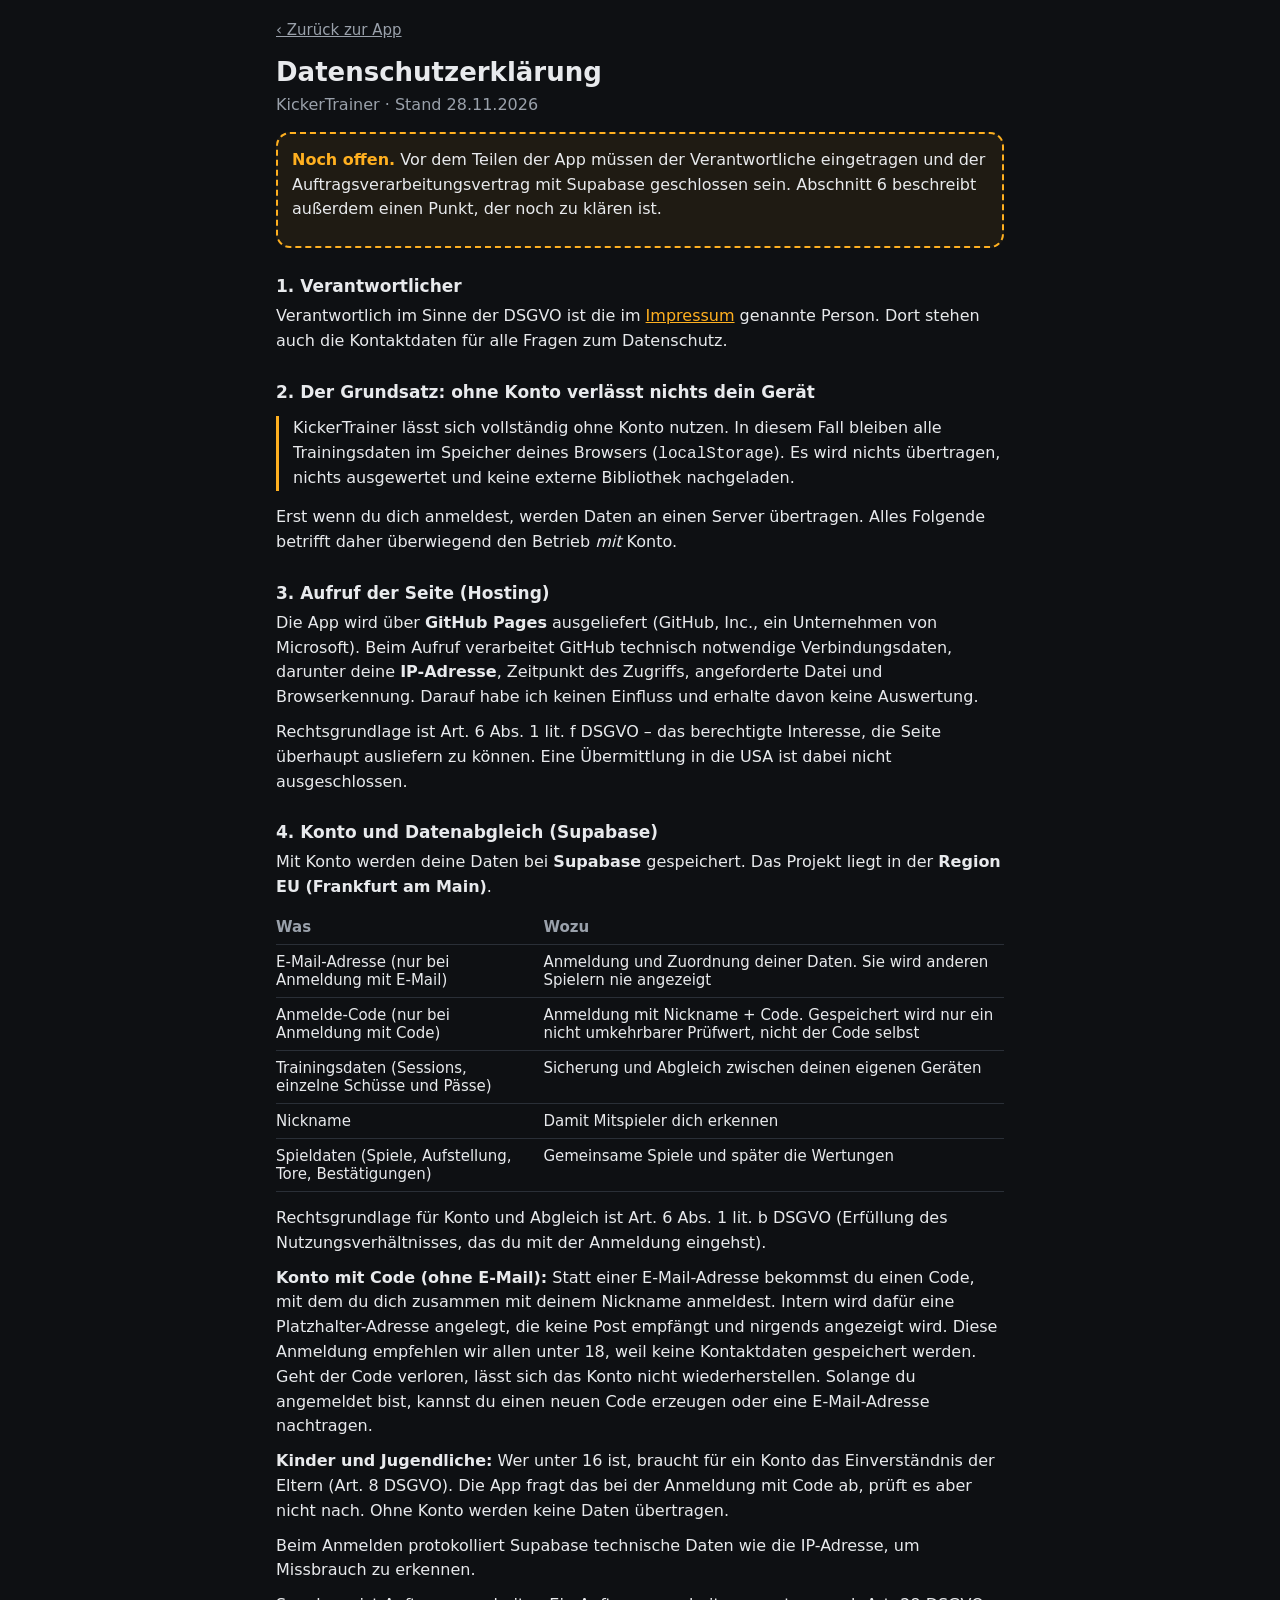
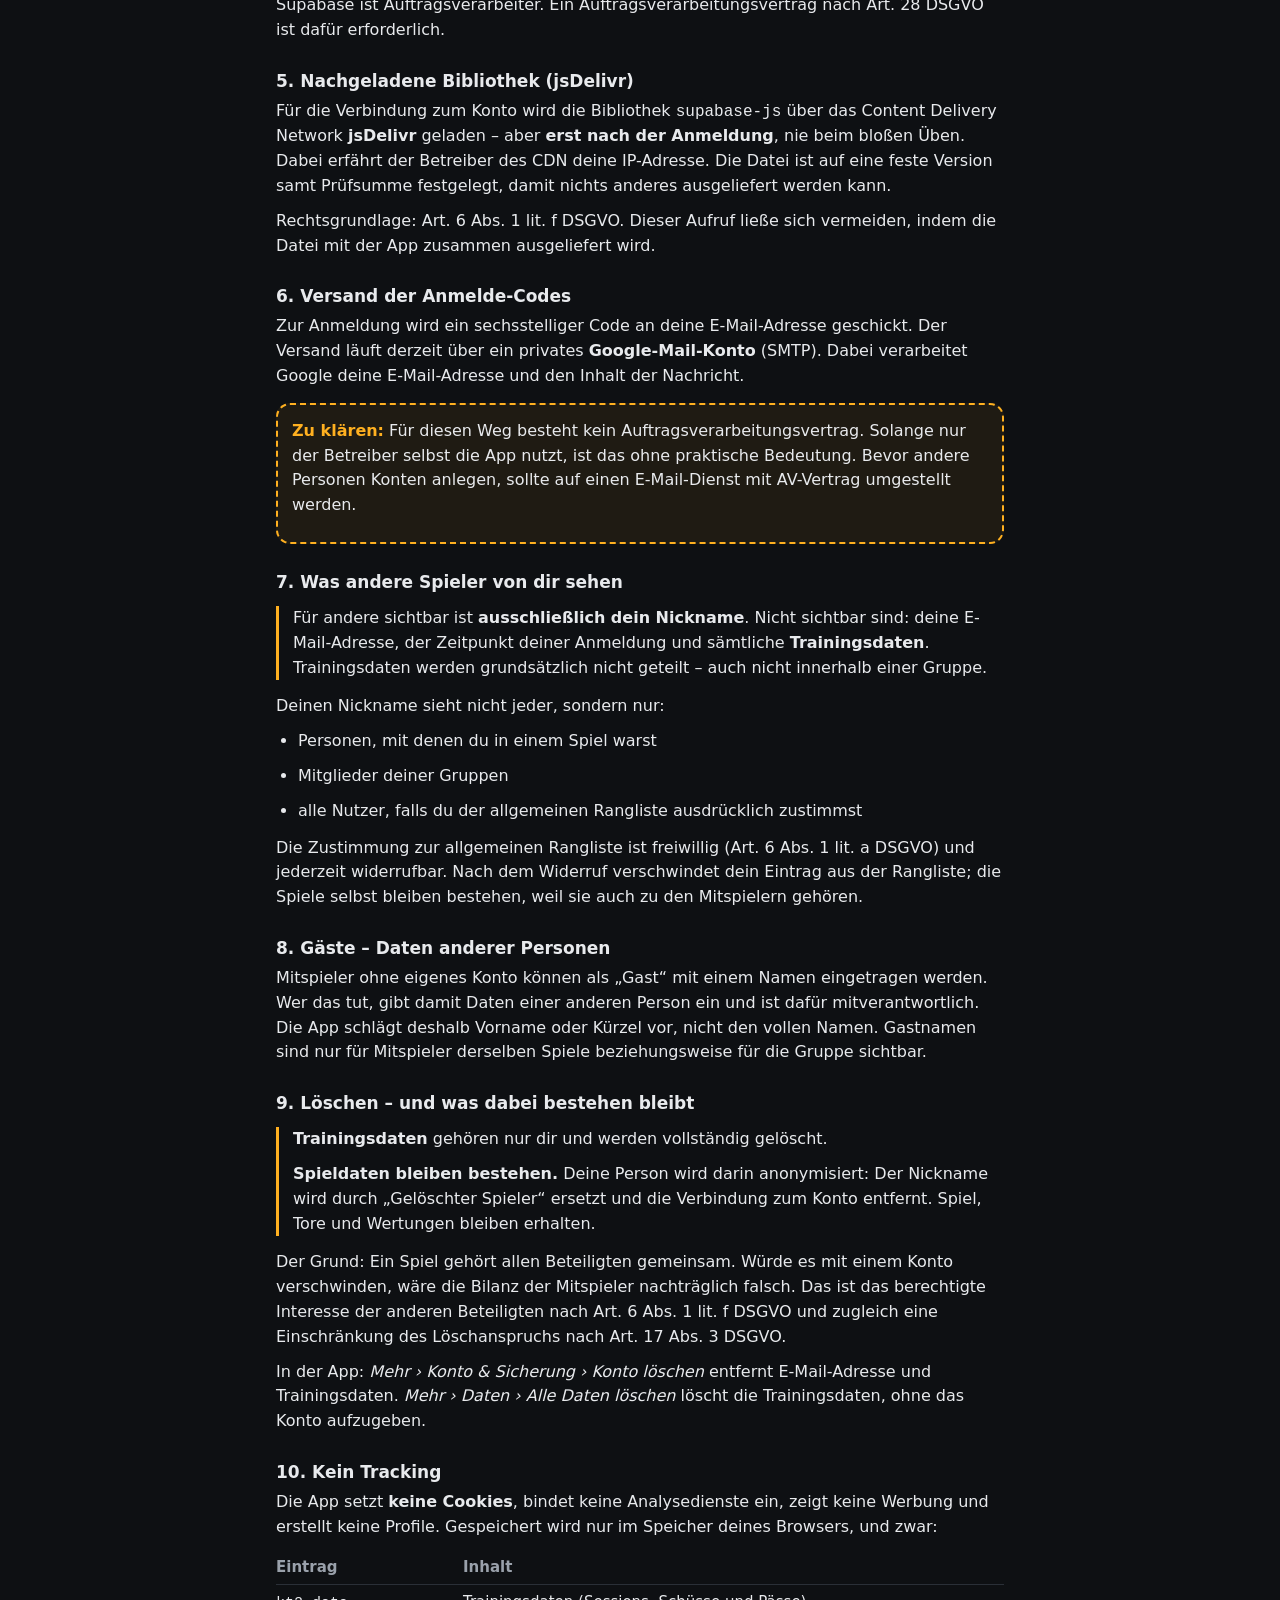
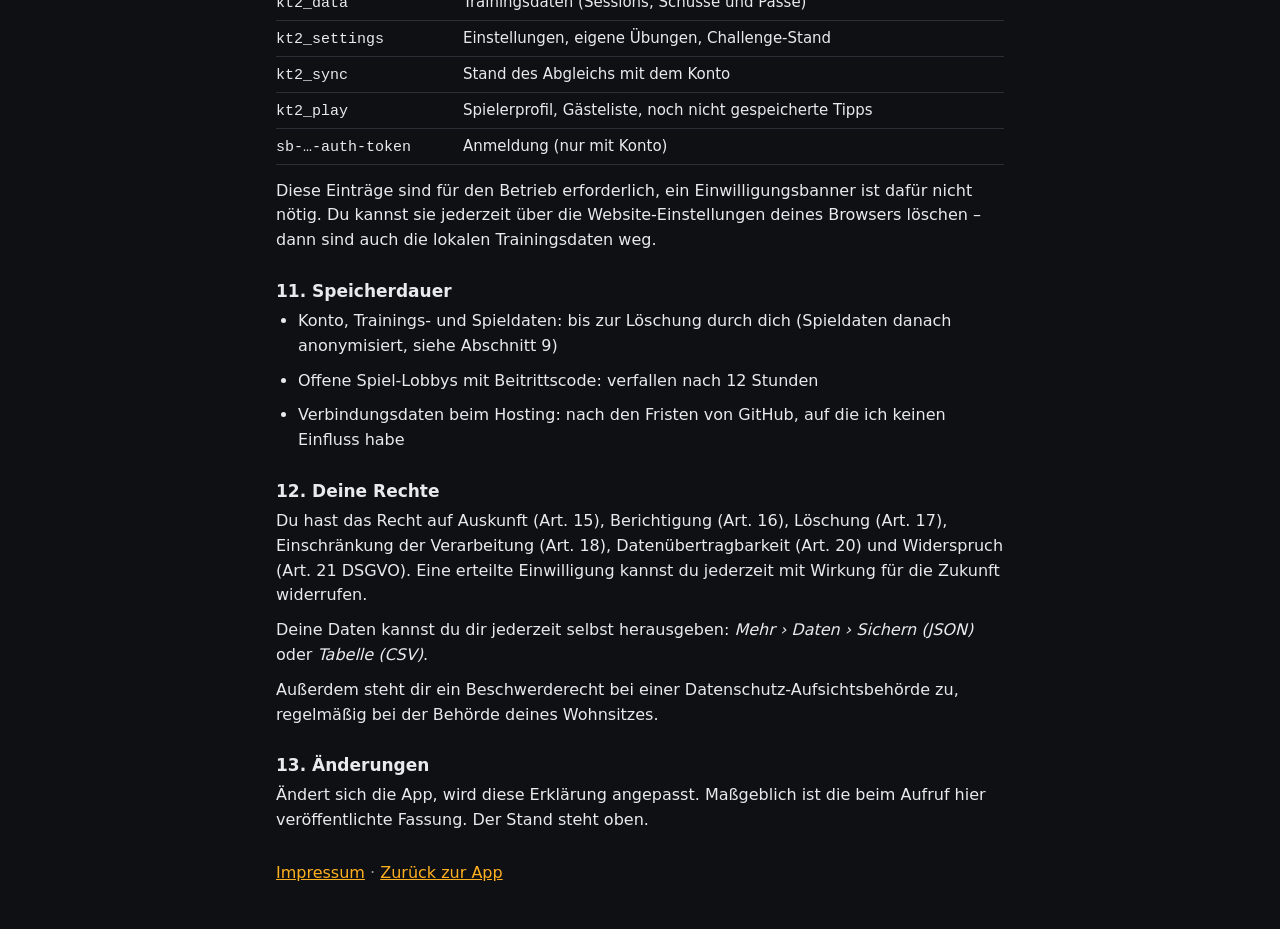
==== commit 81008fa2: "v3.22.0: Konto mit Nickname + Code (ohne E-Mail), Web-App-Hinweis - Registrieren wahlweise mit Code " ====
--- a/datenschutz.html
+++ b/datenschutz.html
@@ -27,7 +27,7 @@
 <main class="legal">
 <a class="back" href="./">‹ Zurück zur App</a>
 <h1>Datenschutzerklärung</h1>
-<p class="hint" style="margin-top:0">KickerTrainer · Stand 27.10.2026</p>
+<p class="hint" style="margin-top:0">KickerTrainer · Stand 28.11.2026</p>
 
 <!-- ======================================================================
      VOR DEM TEILEN MIT ANDEREN ERLEDIGEN:
@@ -69,13 +69,25 @@
 liegt in der <strong>Region EU (Frankfurt am Main)</strong>.</p>
 <table>
   <tr><th>Was</th><th>Wozu</th></tr>
-  <tr><td>E-Mail-Adresse</td><td>Anmeldung und Zuordnung deiner Daten. Sie wird anderen Spielern nie angezeigt</td></tr>
+  <tr><td>E-Mail-Adresse (nur bei Anmeldung mit E-Mail)</td><td>Anmeldung und Zuordnung deiner Daten. Sie wird anderen Spielern nie angezeigt</td></tr>
+  <tr><td>Anmelde-Code (nur bei Anmeldung mit Code)</td><td>Anmeldung mit Nickname + Code. Gespeichert wird nur ein nicht umkehrbarer Prüfwert, nicht der Code selbst</td></tr>
   <tr><td>Trainingsdaten (Sessions, einzelne Schüsse und Pässe)</td><td>Sicherung und Abgleich zwischen deinen eigenen Geräten</td></tr>
   <tr><td>Nickname</td><td>Damit Mitspieler dich erkennen</td></tr>
   <tr><td>Spieldaten (Spiele, Aufstellung, Tore, Bestätigungen)</td><td>Gemeinsame Spiele und später die Wertungen</td></tr>
 </table>
 <p>Rechtsgrundlage für Konto und Abgleich ist Art. 6 Abs. 1 lit. b DSGVO (Erfüllung des
 Nutzungsverhältnisses, das du mit der Anmeldung eingehst).</p>
+<p><strong>Konto mit Code (ohne E-Mail):</strong> Statt einer E-Mail-Adresse bekommst du
+einen Code, mit dem du dich zusammen mit deinem Nickname anmeldest. Intern wird dafür
+eine Platzhalter-Adresse angelegt, die keine Post empfängt und nirgends angezeigt wird.
+Diese Anmeldung empfehlen wir allen unter 18, weil keine Kontaktdaten gespeichert werden.
+Geht der Code verloren, lässt sich das Konto nicht wiederherstellen. Solange du angemeldet
+bist, kannst du einen neuen Code erzeugen oder eine E-Mail-Adresse nachtragen.</p>
+<p><strong>Kinder und Jugendliche:</strong> Wer unter 16 ist, braucht für ein Konto das
+Einverständnis der Eltern (Art. 8 DSGVO). Die App fragt das bei der Anmeldung mit Code ab,
+prüft es aber nicht nach. Ohne Konto werden keine Daten übertragen.</p>
+<p>Beim Anmelden protokolliert Supabase technische Daten wie die IP-Adresse, um Missbrauch
+zu erkennen.</p>
 <p>Supabase ist Auftragsverarbeiter. Ein Auftragsverarbeitungsvertrag nach Art. 28 DSGVO
 ist dafür erforderlich.</p>
 
--- a/css/app.css
+++ b/css/app.css
@@ -24,6 +24,13 @@
 .row{display:flex;align-items:center;justify-content:space-between;gap:12px;padding:8px 0;font-size:17px}
 .row small{display:block;color:var(--mute);font-size:13px}
 .row input[type=checkbox]{width:28px;height:28px;accent-color:var(--acc);flex:none}
+.sl{display:flex;align-items:center;gap:14px;min-height:48px}.sl .slw{flex:1;min-width:0}.sl output{min-width:78px;text-align:right;font-weight:700;font-size:17px;color:var(--acc)}
+.sl input[type=range]{width:100%;margin:0;height:44px;background:transparent;accent-color:var(--acc);-webkit-appearance:none;appearance:none}
+.sl input[type=range]::-webkit-slider-runnable-track{height:6px;border-radius:3px;background:var(--line)}
+.sl input[type=range]::-webkit-slider-thumb{-webkit-appearance:none;width:30px;height:30px;margin-top:-12px;border-radius:50%;background:var(--acc);border:3px solid #111;box-shadow:0 0 0 1px var(--acc)}
+.sl input[type=range]::-moz-range-track{height:6px;border-radius:3px;background:var(--line)}
+.sl input[type=range]::-moz-range-thumb{width:24px;height:24px;border-radius:50%;background:var(--acc);border:3px solid #111}
+.sl .ticks{display:flex;justify-content:space-between;font-size:12px;color:var(--mute);margin:-4px 2px 0}
 .row input[type=range]{flex:1;max-width:260px;accent-color:var(--acc)}
 .meter{position:relative;height:16px;background:var(--panel2);border-radius:8px;overflow:hidden;margin-top:8px}
 .meter i{position:absolute;left:0;top:0;bottom:0;background:var(--hit);width:0}
@@ -42,7 +49,16 @@
 #train{position:fixed;inset:0;display:flex;flex-direction:column;padding:calc(env(safe-area-inset-top) + 10px) 12px calc(env(safe-area-inset-bottom) + 12px);gap:10px}
 .thead{display:grid;grid-template-columns:1fr auto 1fr;align-items:center;gap:8px;font-size:16px;color:var(--mute)}
 .thead>div{min-width:0;overflow:hidden;text-overflow:ellipsis;white-space:nowrap}#tRate{text-align:right}
-@media (max-width:500px){.thead{font-size:13px}}
+/* Schmal (iPhone): Übungsname links über die volle Breite und umbrechend statt
+   abgeschnitten, Zähler rechts daneben, Serie/Quote darunter. Drei gleich breite
+   Drittel ließen dem Namen nur ~140 px. */
+@media (max-width:500px),(orientation:landscape) and (max-height:520px){
+  .thead{grid-template-columns:1fr auto;grid-template-areas:"mode count" "rate rate";font-size:14px;row-gap:2px}
+  .thead>div:nth-child(1){grid-area:mode;white-space:normal;line-height:1.25}
+  .thead>div:nth-child(2){grid-area:count}
+  .thead>#tRate{grid-area:rate;text-align:left}
+  .thead>div:empty{display:none}
+}
 .thead .count{font-size:22px;color:var(--text);font-weight:700;white-space:nowrap}
 .status{text-align:center;font-size:clamp(30px,8vw,68px);font-weight:800;min-height:1.25em;line-height:1.25}
 .status.alert{color:var(--acc)}.status.late{color:var(--miss)}.status.ok{color:var(--hit)}
@@ -66,6 +82,22 @@
 @keyframes beamIn{0%{opacity:1}100%{opacity:.3}}
 #train>*:not(.beam){position:relative;z-index:1}
 .seg.pulse{animation:pulse .3s 2}
+/* Reaktionsschießen: grau = zu, grün (pulsierend) = Lücke, Bernstein-Rahmen = Ziel, blau/violett/weiß = Ablenkung */
+.seg.rx{background:#23262d;border-color:#2b2f38;color:#8a8f99;transition:none}
+.seg.rx::before{opacity:0}
+.seg.rx.open{background:var(--hit);border-color:var(--hit);color:#0b1f12;box-shadow:0 0 34px var(--hit);animation:rxPulse .5s ease-in-out infinite alternate}
+@keyframes rxPulse{from{filter:brightness(1)}to{filter:brightness(1.3)}}
+.seg.rx.tgt{outline:7px solid var(--acc);outline-offset:-9px;box-shadow:0 0 30px rgba(255,176,32,.55)}
+.seg.rx.tgt:not(.open){color:var(--acc)}
+.seg.rx.tgt.open{box-shadow:0 0 0 2px var(--acc),0 0 52px var(--hit)}
+.seg.rx.d1{background:#2f63c8;border-color:#2f63c8;color:#e8eefc}
+.seg.rx.d2{background:#7d4fd6;border-color:#7d4fd6;color:#f1eafe}
+.seg.rx.d3{background:#e8eaed;border-color:#e8eaed;color:#2a2d33}
+#flash{position:fixed;inset:0;background:#eafff1;opacity:0;pointer-events:none;z-index:50}
+#flash.on{animation:flashA .25s ease-out}
+@keyframes flashA{0%{opacity:.9}100%{opacity:0}}
+.dchk{margin-top:6px}
+.hint.warn{color:var(--acc)}
 @keyframes pulse{50%{filter:brightness(1.35)}}
 .fhit{background:var(--hit)!important;color:#000!important;border-color:var(--hit)!important}
 .fmiss{background:var(--miss)!important;color:#000!important;border-color:var(--miss)!important}
@@ -78,7 +110,7 @@
 .tfoot button{flex:1;min-height:64px;border-radius:16px;border:1px solid var(--line);background:var(--panel);font-size:19px;font-weight:600;display:flex;flex-direction:column;align-items:center;justify-content:center;gap:2px;line-height:1.1}
 .tfoot .ico{font-size:22px}.tfoot small{font-size:13px;font-weight:600;color:var(--mute)}
 .tfoot .miss{flex:2.4;background:#2a1517;border-color:#5a2226;color:#ff8a8c;font-size:22px}
-.ver{text-align:center;font-size:12px;color:var(--mute);opacity:.45;margin:18px 0 0;letter-spacing:.04em}
+.ver{padding:12px 0;-webkit-tap-highlight-color:transparent;text-align:center;font-size:12px;color:var(--mute);opacity:.45;margin:18px 0 0;letter-spacing:.04em}
 .card input[type=email],.card input[type=text]{display:block;width:100%;min-height:54px;border-radius:14px;border:1px solid var(--line);background:var(--panel2);color:var(--text);font:inherit;font-size:19px;padding:0 14px;margin-top:6px;-webkit-user-select:text;user-select:text;-webkit-appearance:none;appearance:none}
 .card input[type=email]:focus,.card input[type=text]:focus{outline:2px solid var(--acc);outline-offset:0}
 #acToken{letter-spacing:.3em;text-align:center;font-size:26px}
@@ -158,6 +190,8 @@
 /* Aktuelle Übung */
 .qhead{display:flex;align-items:center;justify-content:space-between;gap:10px}.qhead h2{margin:0}
 .link{background:none;border:0;color:var(--acc);font-size:16px;font-weight:600;padding:8px 0 8px 12px;min-height:44px}
+.qcard>#cLvl{margin-bottom:10px}.qcard>#cLvl .chip{min-height:38px;font-size:14px}
+.qcard #simpleWrap{margin-top:12px}.qhead.tap{cursor:pointer}.link.pill{border:1px solid var(--acc);border-radius:22px;padding:6px 14px;min-height:40px}.link.pill .chev{font-size:13px;margin-left:4px}
 .qsum{font-size:19px;font-weight:600;line-height:1.4;margin:6px 0 2px}
 .qsum small{display:block;font-size:14px;font-weight:400;color:var(--mute);margin-top:2px}
 #cfgWrap{margin-top:8px}
@@ -394,3 +428,130 @@
 .tfoot .own.on{background:var(--acc);border-color:var(--acc);color:#111;font-weight:700}
 /* Links, die wie Knöpfe aussehen (Impressum, Datenschutz) */
 .linkbtn{display:flex;align-items:center;justify-content:center;text-decoration:none;color:var(--text)}
+
+/* ---------- v3.11: Lobby ---------- */
+.codecard .code{font-size:clamp(44px,13vw,72px);font-weight:800;letter-spacing:.12em;text-align:center;
+  color:var(--acc);margin:6px 0 2px;font-variant-numeric:tabular-nums}
+.lrow{display:flex;align-items:center;gap:8px;padding:9px 0;border-top:1px solid var(--line);font-size:17px}
+.lrow b{flex:1;min-width:0;overflow:hidden;text-overflow:ellipsis;white-space:nowrap;font-weight:600}
+.lrow b small{color:var(--mute);font-size:12px;font-weight:600}
+.lrow.empty b{color:var(--mute);font-weight:400}
+.lbtn{min-height:40px;padding:0 12px;border-radius:10px;border:1px solid var(--line);background:var(--panel2);
+  color:var(--mute);font-size:14px;flex:none}
+.lbtn.del{color:var(--miss);min-width:40px;padding:0 10px}
+.lpos{color:var(--mute);font-size:14px;flex:none}
+/* Offene Bestätigungen hervorheben */
+.card.todo{border-color:var(--acc);background:rgba(31,184,166,.06)}
+.card.todo .mrow{cursor:pointer}
+
+/* ===== v3.13 Kalibrierung ===== */
+.calmsg{font-size:26px;font-weight:800;text-align:center;margin:6px 0;line-height:1.2}
+.calmsg.alert{color:var(--acc)}.calmsg.ok{color:var(--hit)}.calmsg.late{color:var(--miss)}
+.caldots{display:grid;grid-template-columns:repeat(3,1fr);gap:8px;margin:10px 0}
+.caldots>div{background:var(--panel2);border:1px solid var(--line);border-radius:12px;padding:8px 4px;text-align:center}
+.caldots>div.on{border-color:var(--hit)}
+.caldots b{display:block;font-size:22px}
+.caldots small{display:block;color:var(--mute);font-size:12px;min-height:1.2em;line-height:1.25}
+
+/* ===== v3.13 Training im Querformat am Handy =====
+   Hochkant ist der Trainingsbildschirm eine Spalte: Kopf, Status, Felder, Tasten. Quer fehlt dafür die Höhe
+   (≈ 350 px), und alles lief übereinander. Jetzt zwei Spalten:
+   links  Kopf, Status/Rückmeldung (groß), Balken, kleine Sensoranzeige
+   rechts die Felder (Segmente 1–5 bzw. Treffer/Daneben bzw. BEREIT) und darunter die Tasten
+   Nur Handys: iPads sind quer hoch genug und bleiben beim Hochkant-Layout. */
+@media (orientation:landscape) and (max-height:520px){
+  #train{display:grid;grid-template-columns:minmax(0,5fr) minmax(0,8fr);grid-template-rows:auto minmax(0,1fr) auto auto auto;
+    grid-template-areas:"head area" "stat area" "bar area" "wlive area" "mlive foot";
+    column-gap:12px;row-gap:4px;
+    padding:calc(env(safe-area-inset-top) + 6px) max(12px,env(safe-area-inset-right)) calc(env(safe-area-inset-bottom) + 6px) max(12px,env(safe-area-inset-left))}
+  #train .thead{grid-area:head}
+  #train .status{grid-area:stat;align-self:center;text-align:left;font-size:clamp(22px,9.5vh,42px);line-height:1.12;min-height:0;overflow-wrap:anywhere}
+  #train .status.long{font-size:clamp(16px,6.2vh,27px);line-height:1.2} /* lange Texte (Auto-Treffer + Hinweis) kleiner, damit sie in die Spalte passen */
+  #train .bar{grid-area:bar}
+  #train .wlive{grid-area:wlive;font-size:12px;text-align:left}
+  #train .mlive{grid-area:mlive;font-size:11px;gap:3px 6px}
+  #train .mlive .meter{height:8px}
+  #train .mstate{font-size:11px;line-height:1.25}
+  #train .area{grid-area:area}
+  #train .tfoot{grid-area:foot;gap:6px}
+  #train .tfoot button{min-height:50px;font-size:15px;border-radius:14px}
+  #train .tfoot .miss{flex:2;font-size:16px}
+  #train .tfoot .mdir{flex:1.5}
+  #train .tfoot .mdir span{font-size:22px}
+  #train .tfoot .miss small{font-size:11px}
+  #train .tfoot .ic{width:20px;height:20px}
+  #train .tfoot.exact #btnUndo small,#train .tfoot.exact #btnEnd small{display:none}
+  #train .tfoot.exact #btnUndo,#train .tfoot.exact #btnEnd{flex:.8}
+  .seg{font-size:clamp(30px,17vh,84px);border-radius:12px;border-width:2px}
+  .segs{gap:6px}
+  .sbtn{font-size:clamp(24px,10vh,52px);border-radius:16px}
+  .sbtn.dir{font-size:clamp(24px,9vh,44px)}.sbtn.dir small{font-size:clamp(11px,3.4vh,16px)}
+  .readybtn{font-size:clamp(30px,15vh,84px);border-radius:18px}
+  .area.split{gap:6px}
+}
+
+/* Labor: Kamera-Probe */
+.labview{position:relative;margin-top:10px;border-radius:12px;overflow:hidden;background:#000}
+.labview video{width:100%;display:block;max-height:50vh;object-fit:contain}
+.labview canvas{position:absolute;inset:0;width:100%;height:100%;pointer-events:none}
+.labbars{display:grid;grid-template-columns:repeat(5,1fr);gap:6px;margin-top:10px;height:90px}
+.labbars>div{position:relative;background:var(--panel2);border-radius:8px;display:flex;flex-direction:column;justify-content:flex-end;overflow:hidden}
+.labbars i{display:block;background:var(--acc);height:0}
+.labbars span{position:absolute;top:4px;left:6px;font-weight:700}
+.labbars small{position:absolute;bottom:2px;right:4px;font-size:11px;color:var(--mute)}
+.labrow{display:grid;grid-template-columns:34px 1fr auto;gap:8px;align-items:start;padding:8px 0;border-top:1px solid var(--line);font-size:14px}
+.labrow em{font-style:normal;font-weight:700;padding:2px 8px;border-radius:8px;background:var(--panel2)}
+.labrow em.ok{background:#1f5a39}.labrow em.bad{background:#6a2a2a}.labrow small{color:var(--mute)}
+#labTruth{margin:10px 0}
+
+/* Bilanz (Spielen) */
+.bzform{display:inline-flex;gap:3px}
+.bzform i{font-style:normal;font-size:12px;font-weight:800;width:20px;height:20px;border-radius:6px;display:inline-flex;align-items:center;justify-content:center;color:#111}
+.bzform i.w{background:var(--hit)}.bzform i.l{background:var(--miss)}
+.bzrow{cursor:pointer}.bzrow .bznick{font-size:17px}
+.bzsl{display:flex;flex-direction:column;align-items:flex-end}.bzsl b{font-size:18px;color:var(--text)}.bzsl small{font-size:13px}
+.mrow small.tag,.bznick small.tag{display:inline;font-size:11px;font-weight:600;color:var(--mute);border:1px solid var(--line);border-radius:6px;padding:1px 5px;vertical-align:2px}
+.mrow b.up{color:var(--hit)}.mrow b.down{color:var(--miss)}
+.wrow.faint{opacity:.45}
+.kv b small{color:var(--mute);font-weight:500}
+#rank .filters{display:flex;flex-direction:column;gap:6px;margin-bottom:12px}
+
+/* Elo */
+.bzelo{display:grid;grid-template-columns:1fr 1fr;gap:12px}
+.bzelo>div{background:var(--panel2);border-radius:14px;padding:10px 12px;min-width:0}
+.bzelo small{display:block;color:var(--mute);font-size:13px}
+.bzelo b{display:block;font-size:34px;font-weight:800;line-height:1.1}.bzelo b.mute{color:var(--mute)}
+.bzspark{display:block;width:100%;height:40px;margin-top:6px}
+.bzspark polyline{fill:none;stroke:var(--acc);stroke-width:2.2;vector-effect:non-scaling-stroke;stroke-linejoin:round}
+.bzspark .ref{stroke:var(--line);stroke-width:1;stroke-dasharray:3 3;vector-effect:non-scaling-stroke}
+.lbrow .lbpos{width:28px;text-align:center;color:var(--mute);font-size:17px}
+.lbrow.me{background:color-mix(in srgb,var(--acc) 14%,transparent);border-radius:10px;padding-left:6px;padding-right:6px}
+.lbrow span b{font-size:19px;color:var(--text)}
+
+/* Regeln, Zählkopf, Stand-Kennzeichen */
+.rltog{width:100%;display:flex;align-items:center;justify-content:space-between;gap:10px;min-height:48px;padding:10px 14px;border-radius:14px;border:1px solid var(--line);background:var(--panel2);font-size:15px;text-align:left}
+.rltog i{font-style:normal;color:var(--mute)}
+.rlbox{margin-top:8px;padding:4px 12px 10px;border:1px solid var(--line);border-radius:14px}
+.mhead{align-items:center}
+.mhbtn{min-width:76px;min-height:48px;border-radius:14px;border:1px solid var(--line);background:var(--panel);font-size:18px;display:flex;flex-direction:column;align-items:center;justify-content:center;line-height:1.1}
+.mhbtn small{font-size:12px;color:var(--mute)}
+.msets{flex:1;display:flex;flex-direction:column;align-items:center;color:var(--text);font-size:16px;font-weight:700;text-align:center}
+.msets span{font-size:13px;color:var(--mute);font-weight:600}
+.msets b{font-size:clamp(28px,8vw,44px);font-weight:800;line-height:1.05;color:var(--acc)}
+.stbadge{display:inline-block;margin-top:3px;font-size:12px;font-weight:700;padding:2px 8px;border-radius:999px;border:1px solid var(--line);color:var(--mute)}
+.stbadge.ok{color:var(--hit);border-color:color-mix(in srgb,var(--hit) 50%,transparent)}
+.stbadge.bad{color:var(--miss);border-color:color-mix(in srgb,var(--miss) 50%,transparent)}
+.stbadge.wait{color:var(--acc);border-color:color-mix(in srgb,var(--acc) 45%,transparent)}
+.bzform i.d{background:var(--mute)}
+/* Konto mit Code, Web-App-Hinweis (v3.22) */
+button.big small{display:block;font-size:13px;font-weight:400;opacity:.75;margin-top:2px}
+.acage{border-left:3px solid var(--acc,#f5a623);padding-left:10px}
+.acchk{display:flex;gap:10px;align-items:flex-start;font-size:15px;margin:10px 0;line-height:1.35}
+.acchk input{width:22px;height:22px;flex:none;margin-top:1px}
+.codebox{font:700 clamp(20px,6.4vw,30px)/1.2 ui-monospace,SFMono-Regular,Menlo,monospace;letter-spacing:1px;white-space:nowrap;text-align:center;padding:16px 8px;margin:10px 0;border:2px dashed var(--miss,#e5484d);border-radius:12px;user-select:all;-webkit-user-select:all;word-break:break-all}
+.codewarn{background:rgba(229,72,77,.14);border-radius:10px;padding:10px 12px;margin:8px 0;font-size:15px;line-height:1.4}
+.codewarn b{color:var(--miss,#e5484d)}
+.codeact{display:flex;gap:8px}.codeact button{flex:1}
+.pwahow{display:flex;flex-direction:column;gap:2px;padding:8px 10px;margin:6px 0;border-radius:10px;background:rgba(127,127,127,.12);font-size:15px;line-height:1.4}
+.pwahow.on{outline:2px solid var(--acc,#f5a623)}
+.pwawarn{font-size:15px}
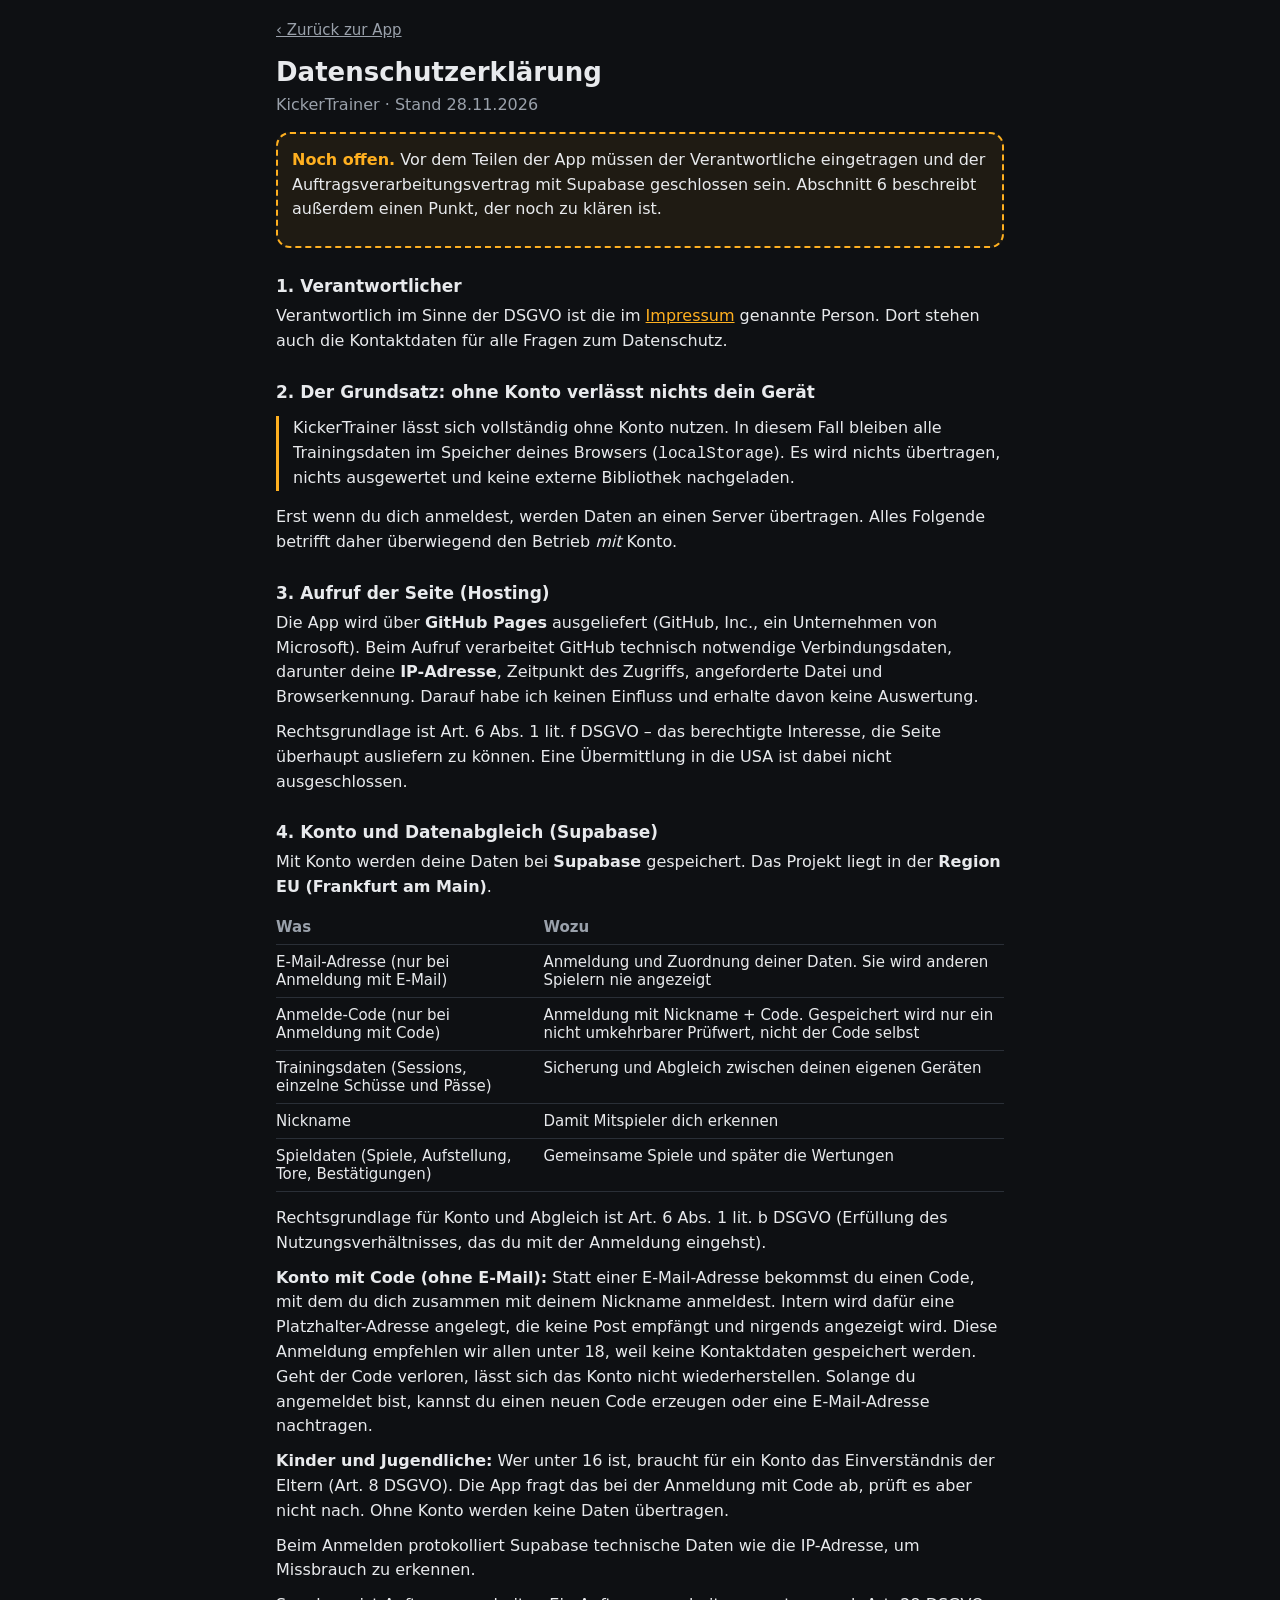
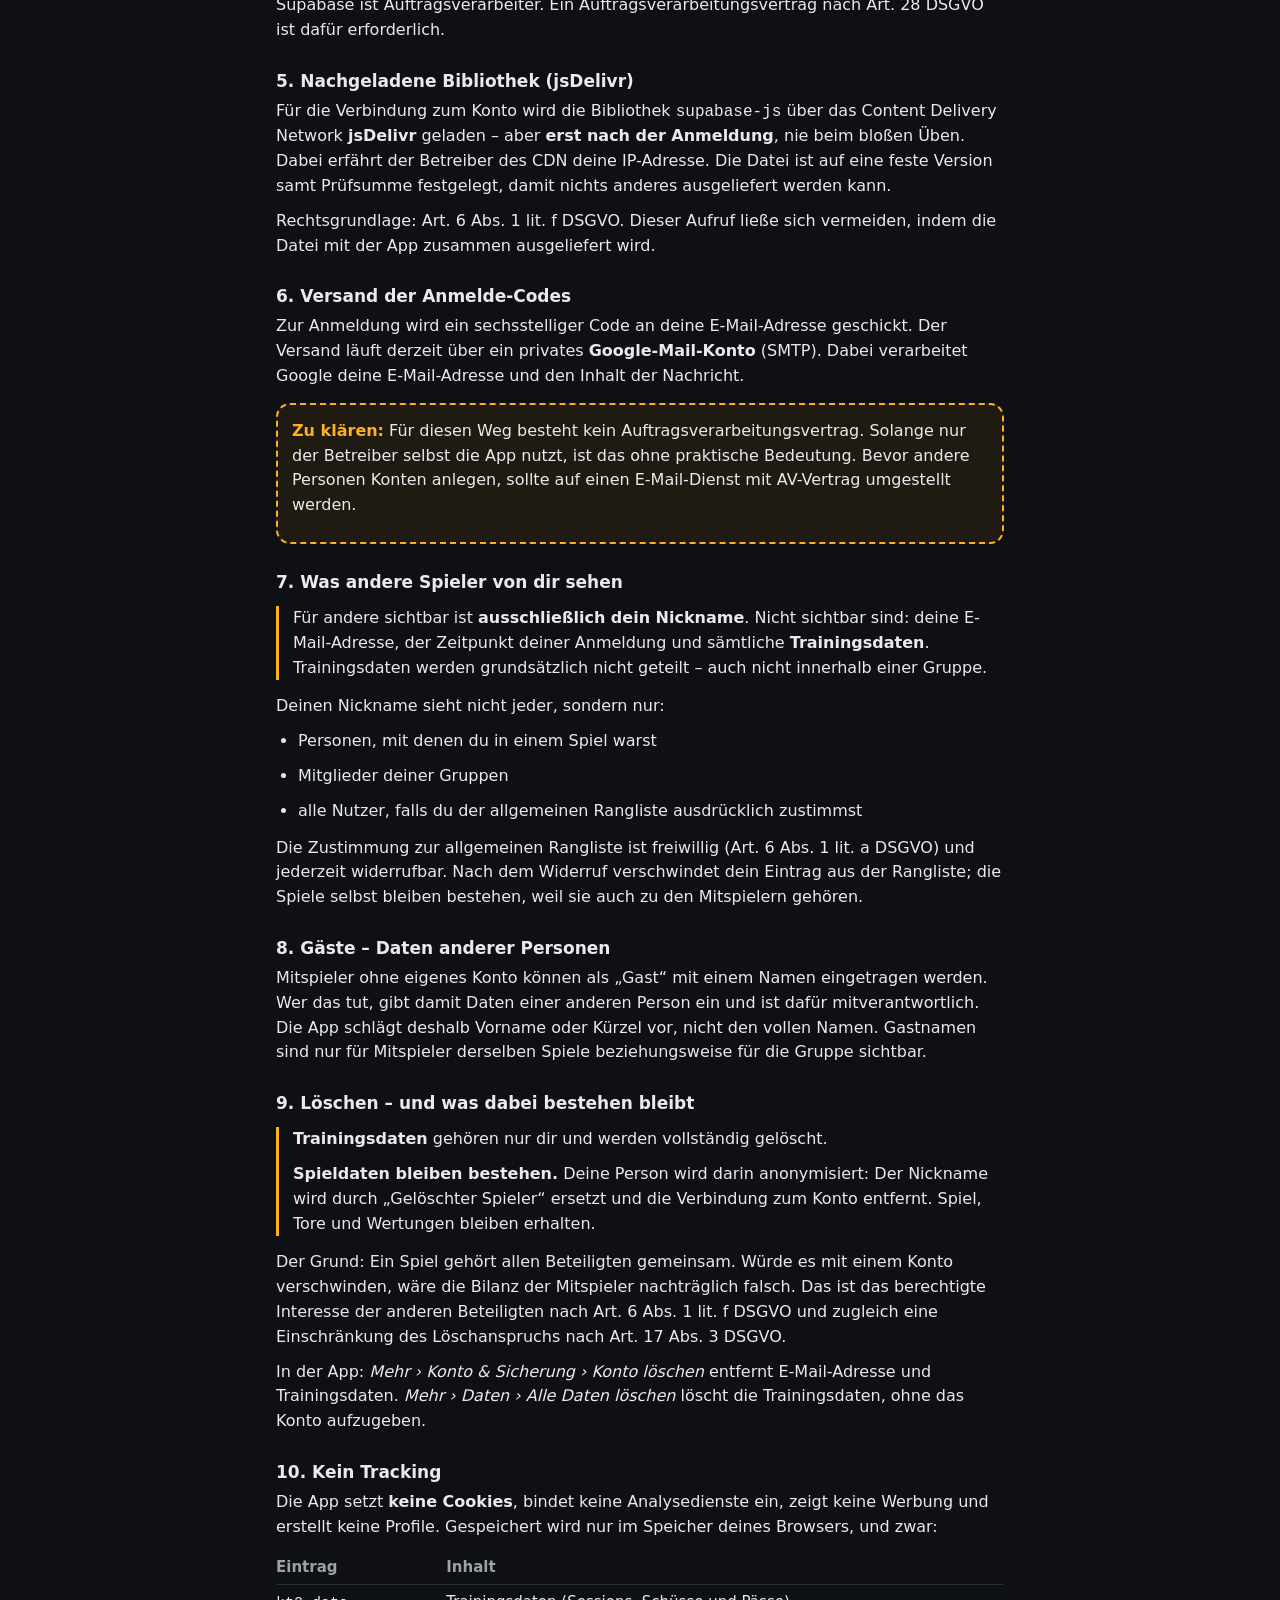
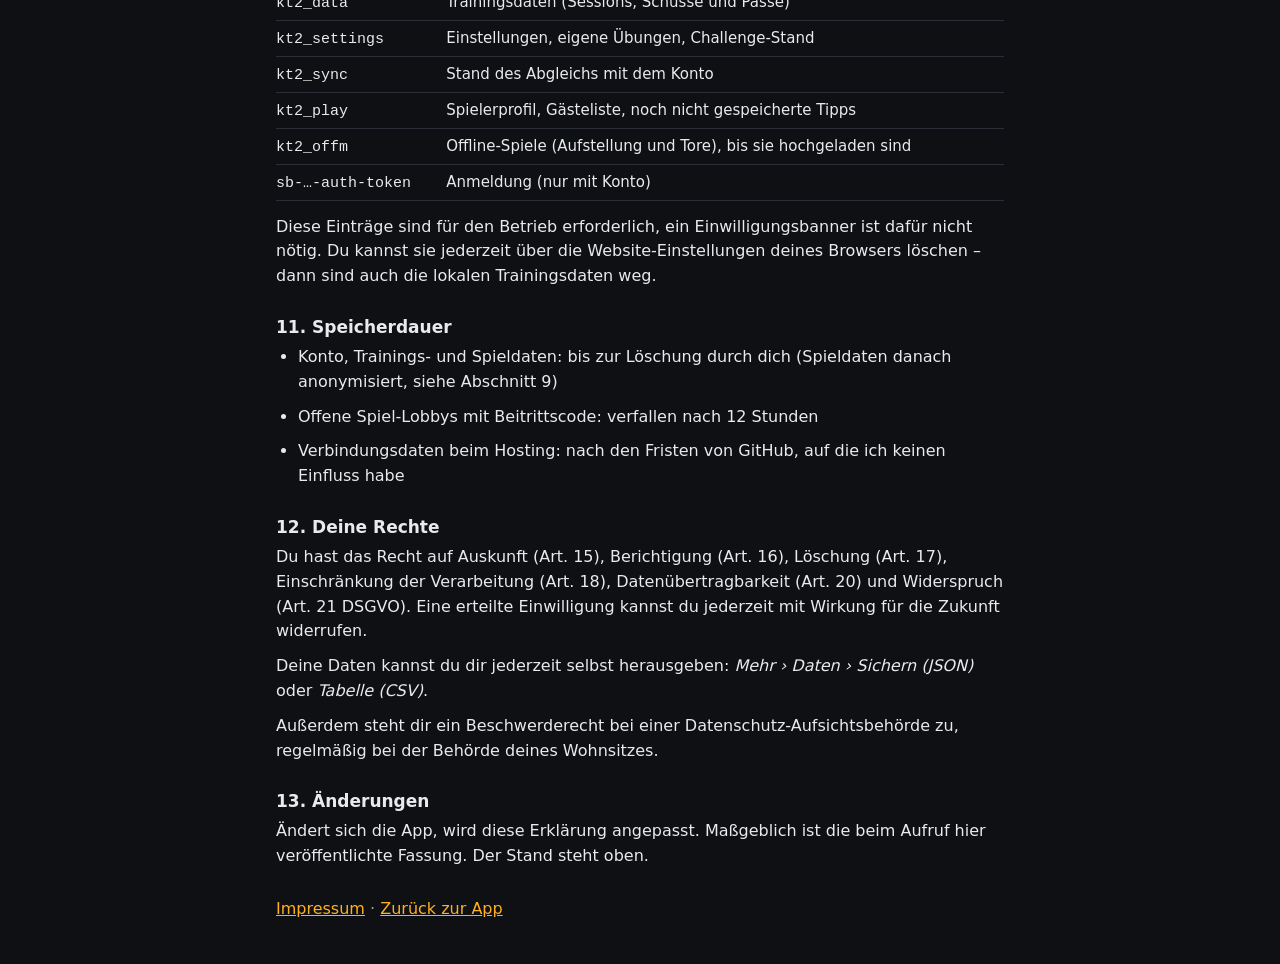
==== commit 7abf18ab: "v3.25.0: Offline-Spiele anlegen und später hochladen - Ohne Netz beliebig viele Spiele mit eigenen G" ====
--- a/datenschutz.html
+++ b/datenschutz.html
@@ -159,6 +159,7 @@
   <tr><td><code>kt2_settings</code></td><td>Einstellungen, eigene Übungen, Challenge-Stand</td></tr>
   <tr><td><code>kt2_sync</code></td><td>Stand des Abgleichs mit dem Konto</td></tr>
   <tr><td><code>kt2_play</code></td><td>Spielerprofil, Gästeliste, noch nicht gespeicherte Tipps</td></tr>
+  <tr><td><code>kt2_offm</code></td><td>Offline-Spiele (Aufstellung und Tore), bis sie hochgeladen sind</td></tr>
   <tr><td><code>sb-…-auth-token</code></td><td>Anmeldung (nur mit Konto)</td></tr>
 </table>
 <p>Diese Einträge sind für den Betrieb erforderlich, ein Einwilligungsbanner ist dafür
--- a/css/app.css
+++ b/css/app.css
@@ -172,7 +172,7 @@
 .say{font-size:44px;font-weight:800;text-align:center;margin:8px 0}
 .heard{text-align:center;color:var(--mute);min-height:1.4em;font-size:18px}
 .verdict{text-align:center;font-size:30px;font-weight:800;min-height:1.3em}
-.toast{position:fixed;left:50%;bottom:calc(env(safe-area-inset-bottom) + var(--tabh) + 20px);transform:translateX(-50%);background:#000;border:1px solid var(--line);padding:10px 16px;border-radius:12px;z-index:20;font-size:15px;max-width:90vw}
+.toast{position:fixed;left:50%;bottom:calc(env(safe-area-inset-bottom) + var(--tabh) + 20px);transform:translateX(-50%);background:#000;border:1px solid var(--line);padding:10px 16px;border-radius:12px;z-index:60;font-size:15px;max-width:90vw}
 @media (max-width:420px){.tiles{grid-template-columns:repeat(2,1fr)}}
 
 /* ===== v3.3 Redesign ===== */
@@ -555,3 +555,16 @@
 .pwahow{display:flex;flex-direction:column;gap:2px;padding:8px 10px;margin:6px 0;border-radius:10px;background:rgba(127,127,127,.12);font-size:15px;line-height:1.4}
 .pwahow.on{outline:2px solid var(--acc,#f5a623)}
 .pwawarn{font-size:15px}
+
+.codeact button.flash{background:rgba(46,204,113,.22);border-color:var(--hit,#2ecc71);color:var(--hit,#2ecc71)}
+.codeact button.flashbad{background:rgba(255,77,79,.18);border-color:var(--miss,#ff4d4f);color:var(--miss,#ff4d4f)}
+
+/* Mehr: Menü mit Unterseiten (v3.24) */
+.grpoff{display:none!important}
+#setBack{font-size:17px;padding:4px 0;margin-bottom:2px}
+.setmenu{display:flex;flex-direction:column;gap:10px}
+.setrow{display:flex;align-items:center;justify-content:space-between;gap:12px;width:100%;text-align:left;cursor:pointer;color:var(--text);font:inherit;margin:0}
+.setrow span{display:flex;flex-direction:column;gap:3px;min-width:0}
+.setrow b{font-size:18px}
+.setrow small{font-size:14px;color:var(--mute);line-height:1.35}
+.setrow i{font-style:normal;font-size:26px;color:var(--mute);flex:none}
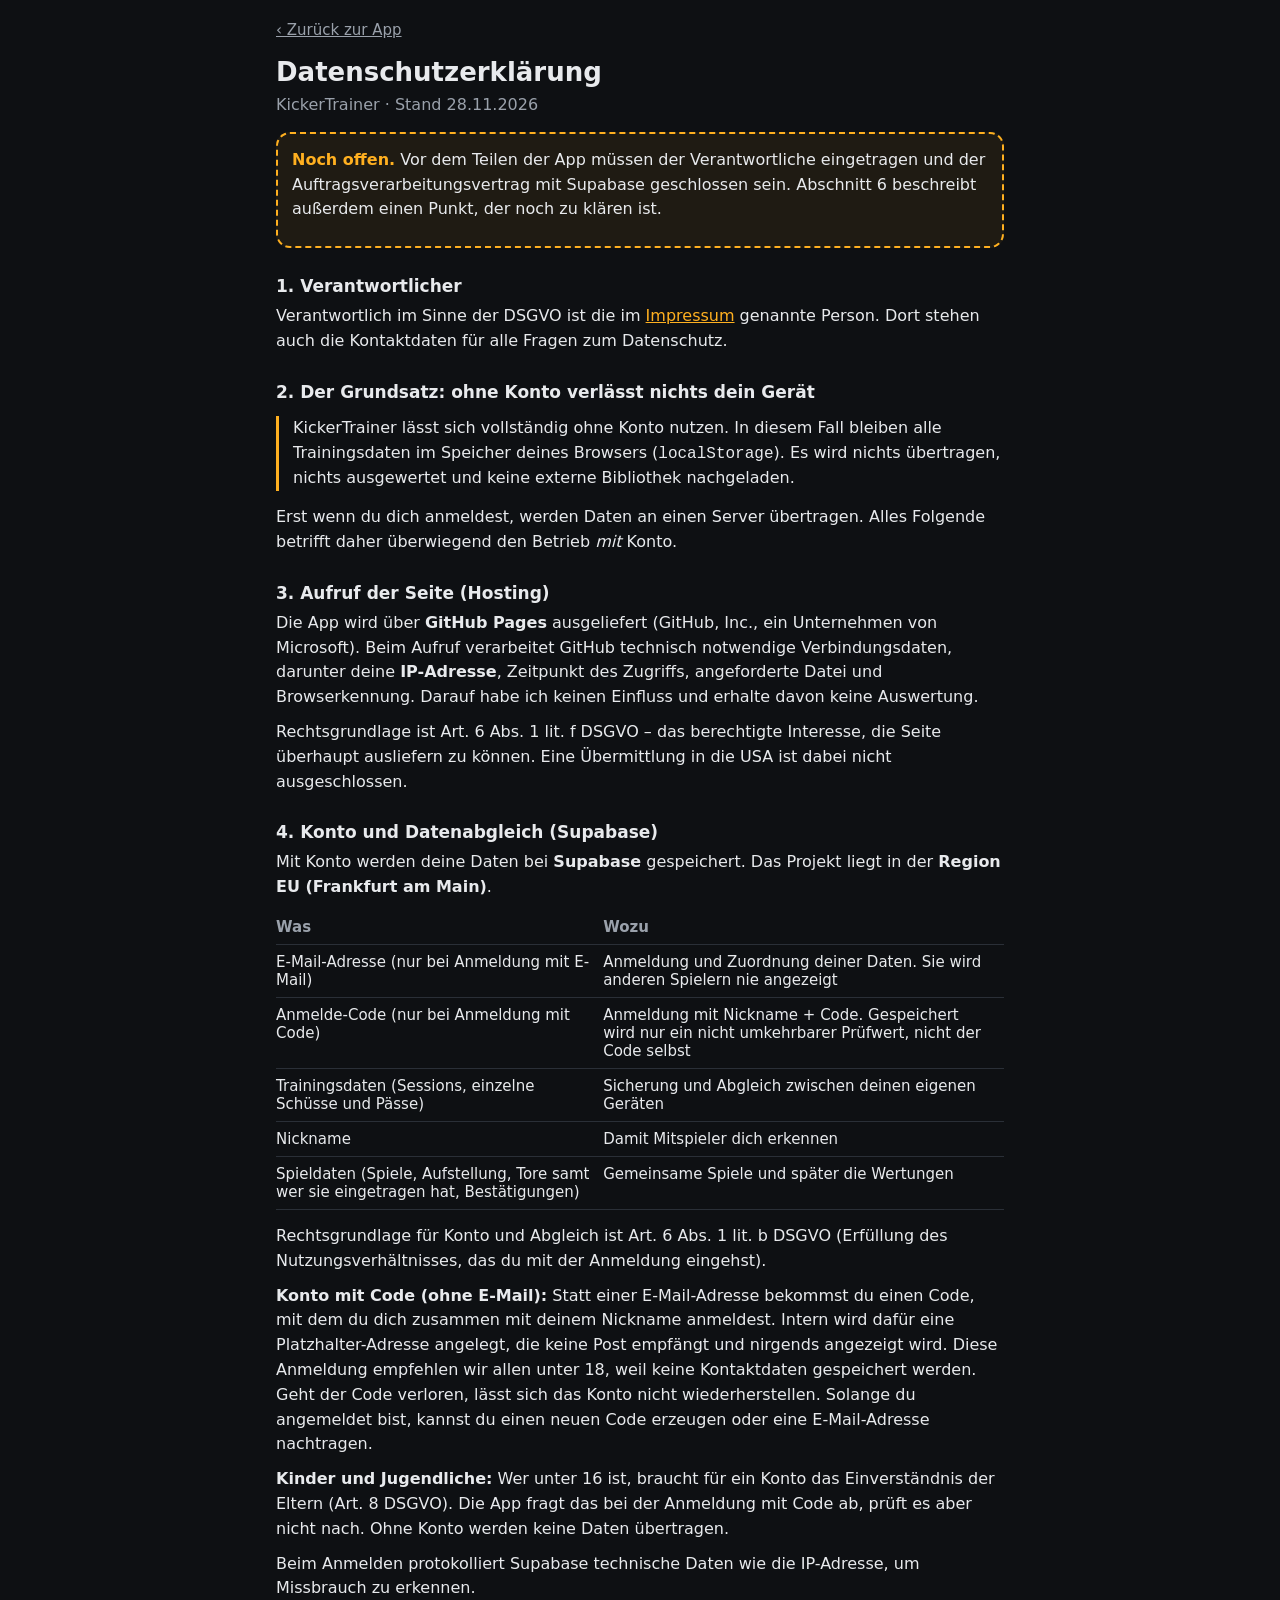
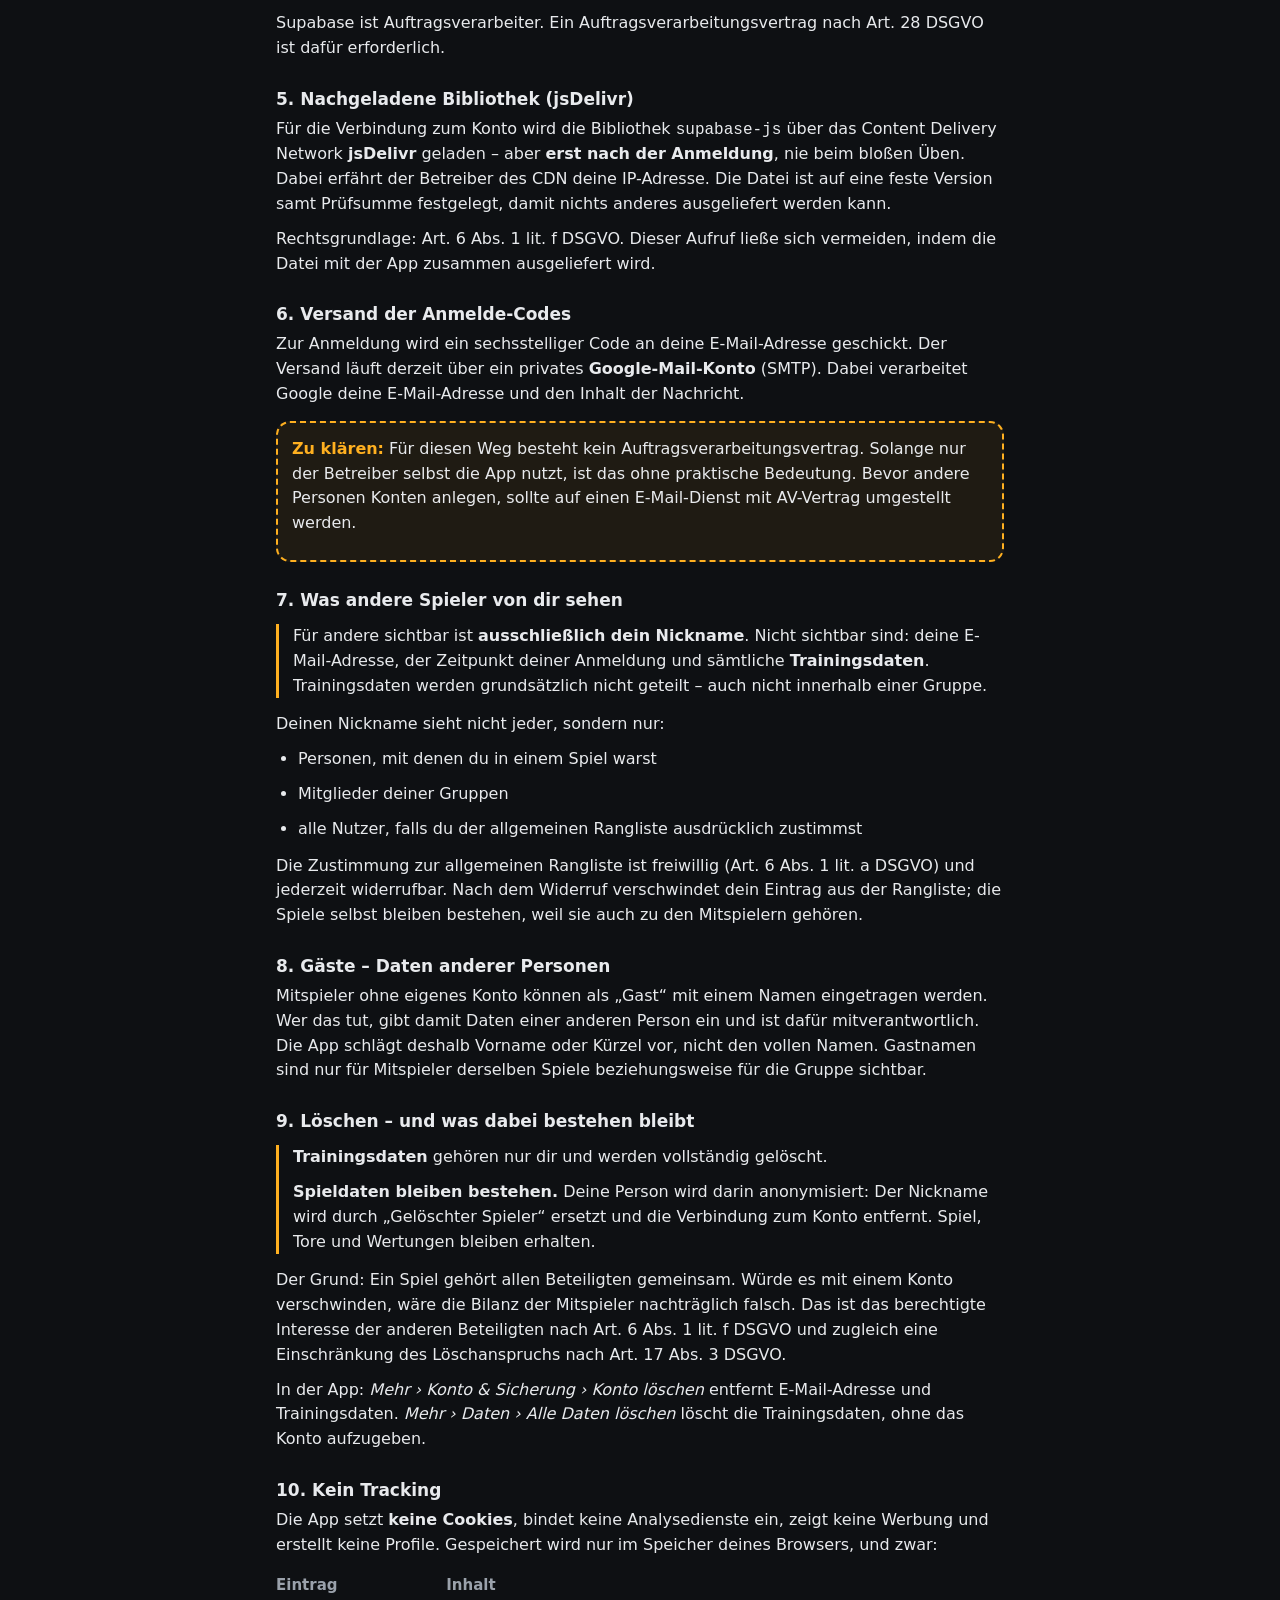
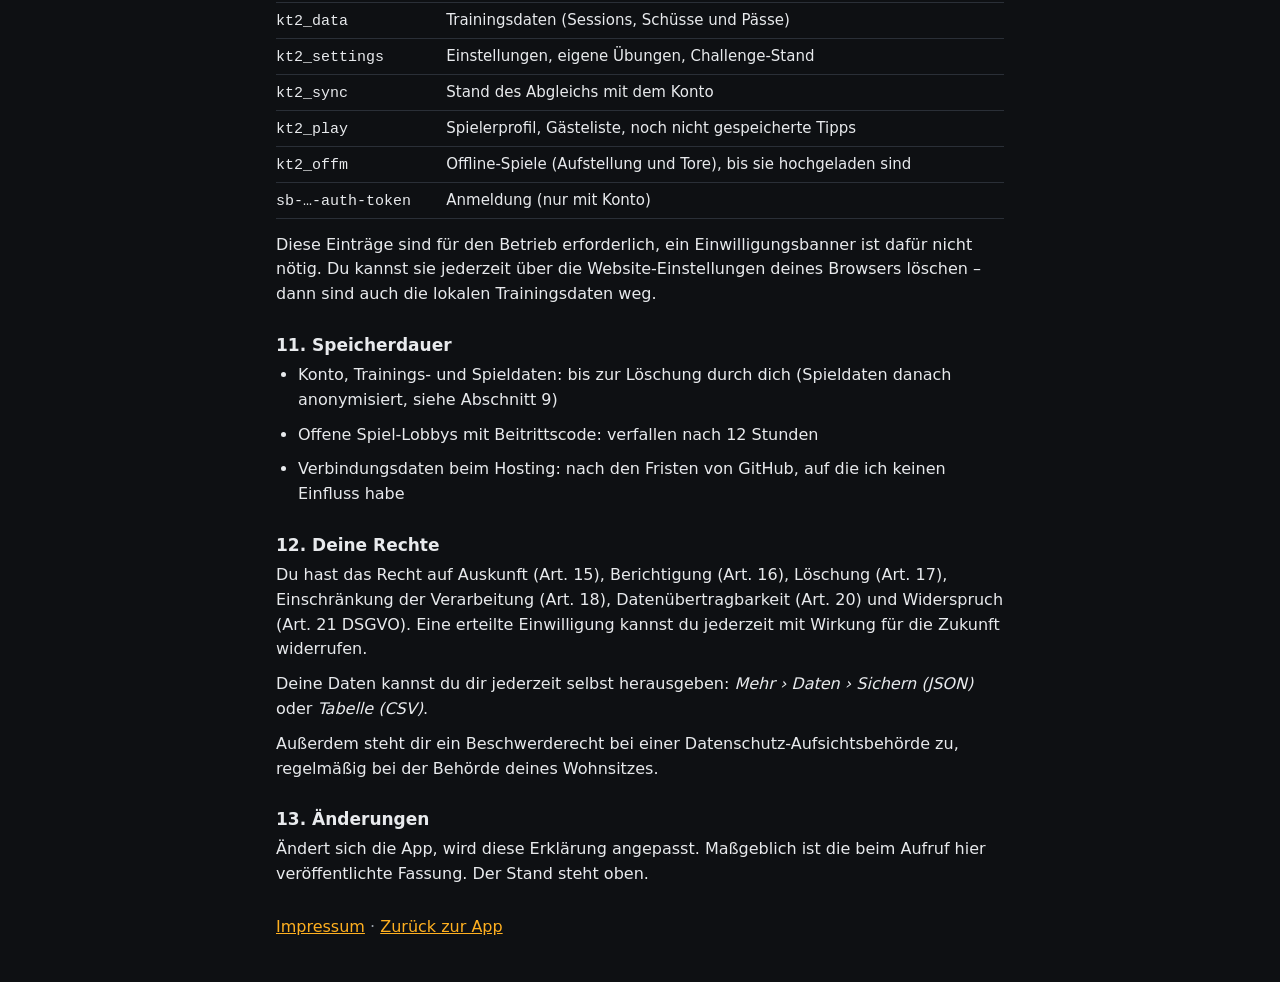
==== commit dae3725e: "v3.26.0: Jeder zählt am eigenen Handy - Lobby: „Wie zählst du?“ – Host zählt / eigenes Handy / Team-" ====
--- a/datenschutz.html
+++ b/datenschutz.html
@@ -73,7 +73,7 @@
   <tr><td>Anmelde-Code (nur bei Anmeldung mit Code)</td><td>Anmeldung mit Nickname + Code. Gespeichert wird nur ein nicht umkehrbarer Prüfwert, nicht der Code selbst</td></tr>
   <tr><td>Trainingsdaten (Sessions, einzelne Schüsse und Pässe)</td><td>Sicherung und Abgleich zwischen deinen eigenen Geräten</td></tr>
   <tr><td>Nickname</td><td>Damit Mitspieler dich erkennen</td></tr>
-  <tr><td>Spieldaten (Spiele, Aufstellung, Tore, Bestätigungen)</td><td>Gemeinsame Spiele und später die Wertungen</td></tr>
+  <tr><td>Spieldaten (Spiele, Aufstellung, Tore samt wer sie eingetragen hat, Bestätigungen)</td><td>Gemeinsame Spiele und später die Wertungen</td></tr>
 </table>
 <p>Rechtsgrundlage für Konto und Abgleich ist Art. 6 Abs. 1 lit. b DSGVO (Erfüllung des
 Nutzungsverhältnisses, das du mit der Anmeldung eingehst).</p>
--- a/css/app.css
+++ b/css/app.css
@@ -568,3 +568,47 @@
 .setrow b{font-size:18px}
 .setrow small{font-size:14px;color:var(--mute);line-height:1.35}
 .setrow i{font-style:normal;font-size:26px;color:var(--mute);flex:none}
+
+/* ===== v3.26 Eigenes Handy: Stand oben, Tor-Knopf unten =====
+   Der Stand muss vom Tisch aus lesbar sein: eigenes Team immer links und farbig,
+   Ziffern so groß, wie der Platz hergibt. Quer: Stand links, Knöpfe rechts. */
+#mine{position:fixed;inset:0;display:flex;flex-direction:column;
+  padding:calc(env(safe-area-inset-top) + 10px) 12px calc(env(safe-area-inset-bottom) + 12px);gap:8px}
+.miscore{display:flex;align-items:center;justify-content:center;gap:4px;line-height:.9}
+.miteam{flex:1;display:flex;flex-direction:column;align-items:center;min-width:0}
+.miteam span{font-size:15px;font-weight:700;text-transform:uppercase;letter-spacing:.08em;color:var(--mute)}
+.miteam b{font-size:clamp(96px,34vw,220px);font-weight:800;font-variant-numeric:tabular-nums;letter-spacing:-.03em}
+.miteam small{font-size:14px;color:var(--mute);max-width:100%;overflow:hidden;text-overflow:ellipsis;white-space:nowrap}
+.miteam.me span,.miteam.me b{color:var(--acc)}
+.miscore i{font-size:clamp(44px,14vw,90px);color:var(--line);font-style:normal;font-weight:800}
+.miscore.bump .miteam b{animation:mibump .5s ease}
+@keyframes mibump{0%{transform:scale(1)}30%{transform:scale(1.12)}100%{transform:scale(1)}}
+.misync{text-align:center;font-size:14px;min-height:18px;color:var(--mute)}
+.misync.bad{color:var(--miss);font-weight:700}
+.mibtns{flex:1;min-height:0;display:flex;flex-direction:column;gap:10px}
+.migoal{flex:1;min-height:110px;border-radius:22px;border:3px solid var(--acc);background:var(--panel);background:color-mix(in srgb,var(--acc) 12%,var(--panel));color:var(--acc);
+  display:flex;flex-direction:column;align-items:center;justify-content:center;gap:4px;padding:8px}
+.migoal b{font-size:clamp(34px,11vw,60px);font-weight:800;line-height:1}
+.migoal small{font-size:15px;color:var(--text);opacity:.8}
+.migoal:active{background:var(--acc);color:#111}
+.migoal:active small{color:#111}
+.migoal:disabled{opacity:.35;border-color:var(--line);color:var(--mute);background:var(--panel)}
+.migoal.busy{opacity:.6}
+.mifoot button:disabled{opacity:.35}
+#miOwn{font-size:16px}
+@media (orientation:landscape) and (max-height:520px){
+  #mine{display:grid;grid-template-columns:minmax(0,1fr) minmax(0,1fr);grid-template-rows:auto minmax(0,1fr) auto auto;
+    grid-template-areas:"head head" "score btns" "sync btns" "foot foot";column-gap:14px;row-gap:6px;
+    padding:calc(env(safe-area-inset-top) + 6px) max(12px,env(safe-area-inset-right)) calc(env(safe-area-inset-bottom) + 6px) max(12px,env(safe-area-inset-left))}
+  #mine .mihead{grid-area:head}
+  #mine .miscore{grid-area:score;align-self:center}
+  #mine .miteam b{font-size:clamp(80px,40vh,200px)}
+  #mine .misync{grid-area:sync}
+  #mine .mibtns{grid-area:btns}
+  #mine .migoal{min-height:0}
+  #mine .mifoot{grid-area:foot}
+  #mine .mifoot button{min-height:48px;font-size:15px;border-radius:14px}
+}
+/* Lobby: Wie zählst du? / Kennzeichen „zählt selbst“ */
+.ldev{font-size:12px;color:var(--acc);margin-left:6px;font-weight:600}
+.ptile .pdev{font-size:11px;color:var(--acc);text-transform:none;letter-spacing:0}
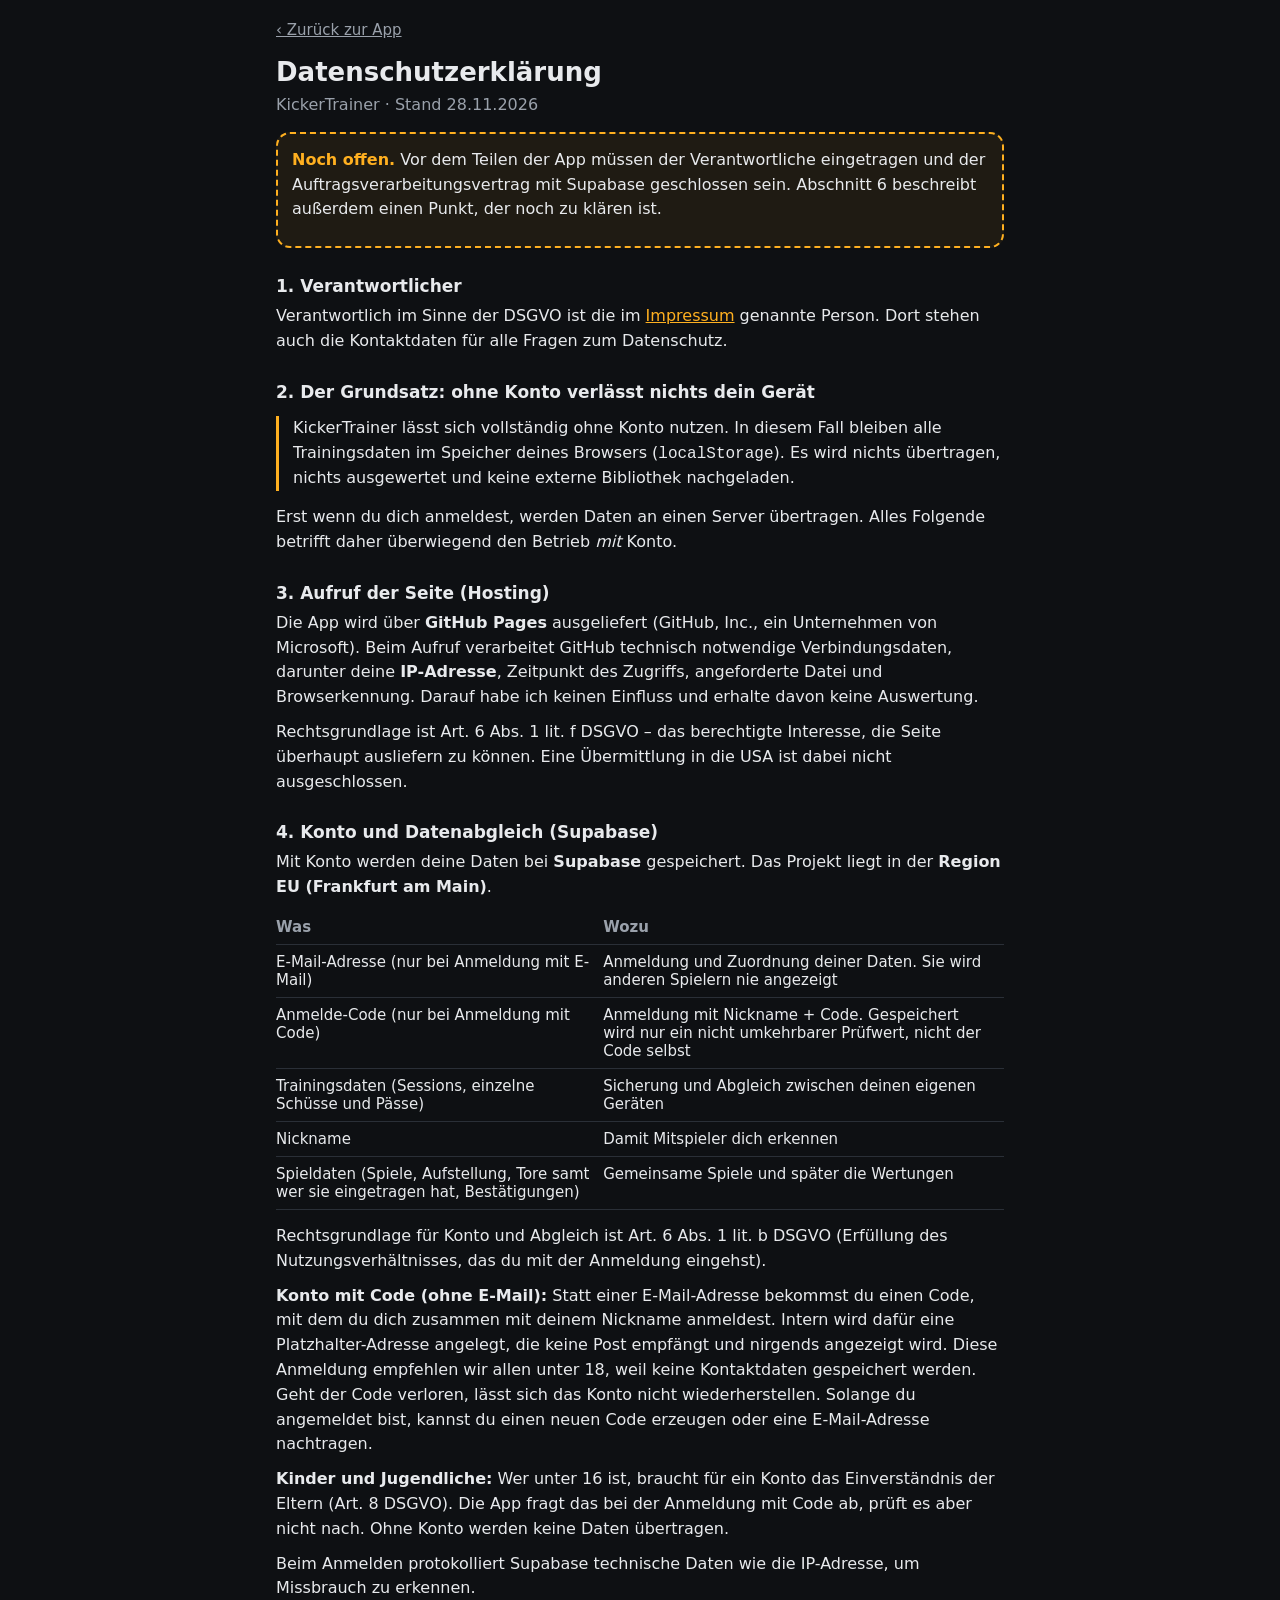
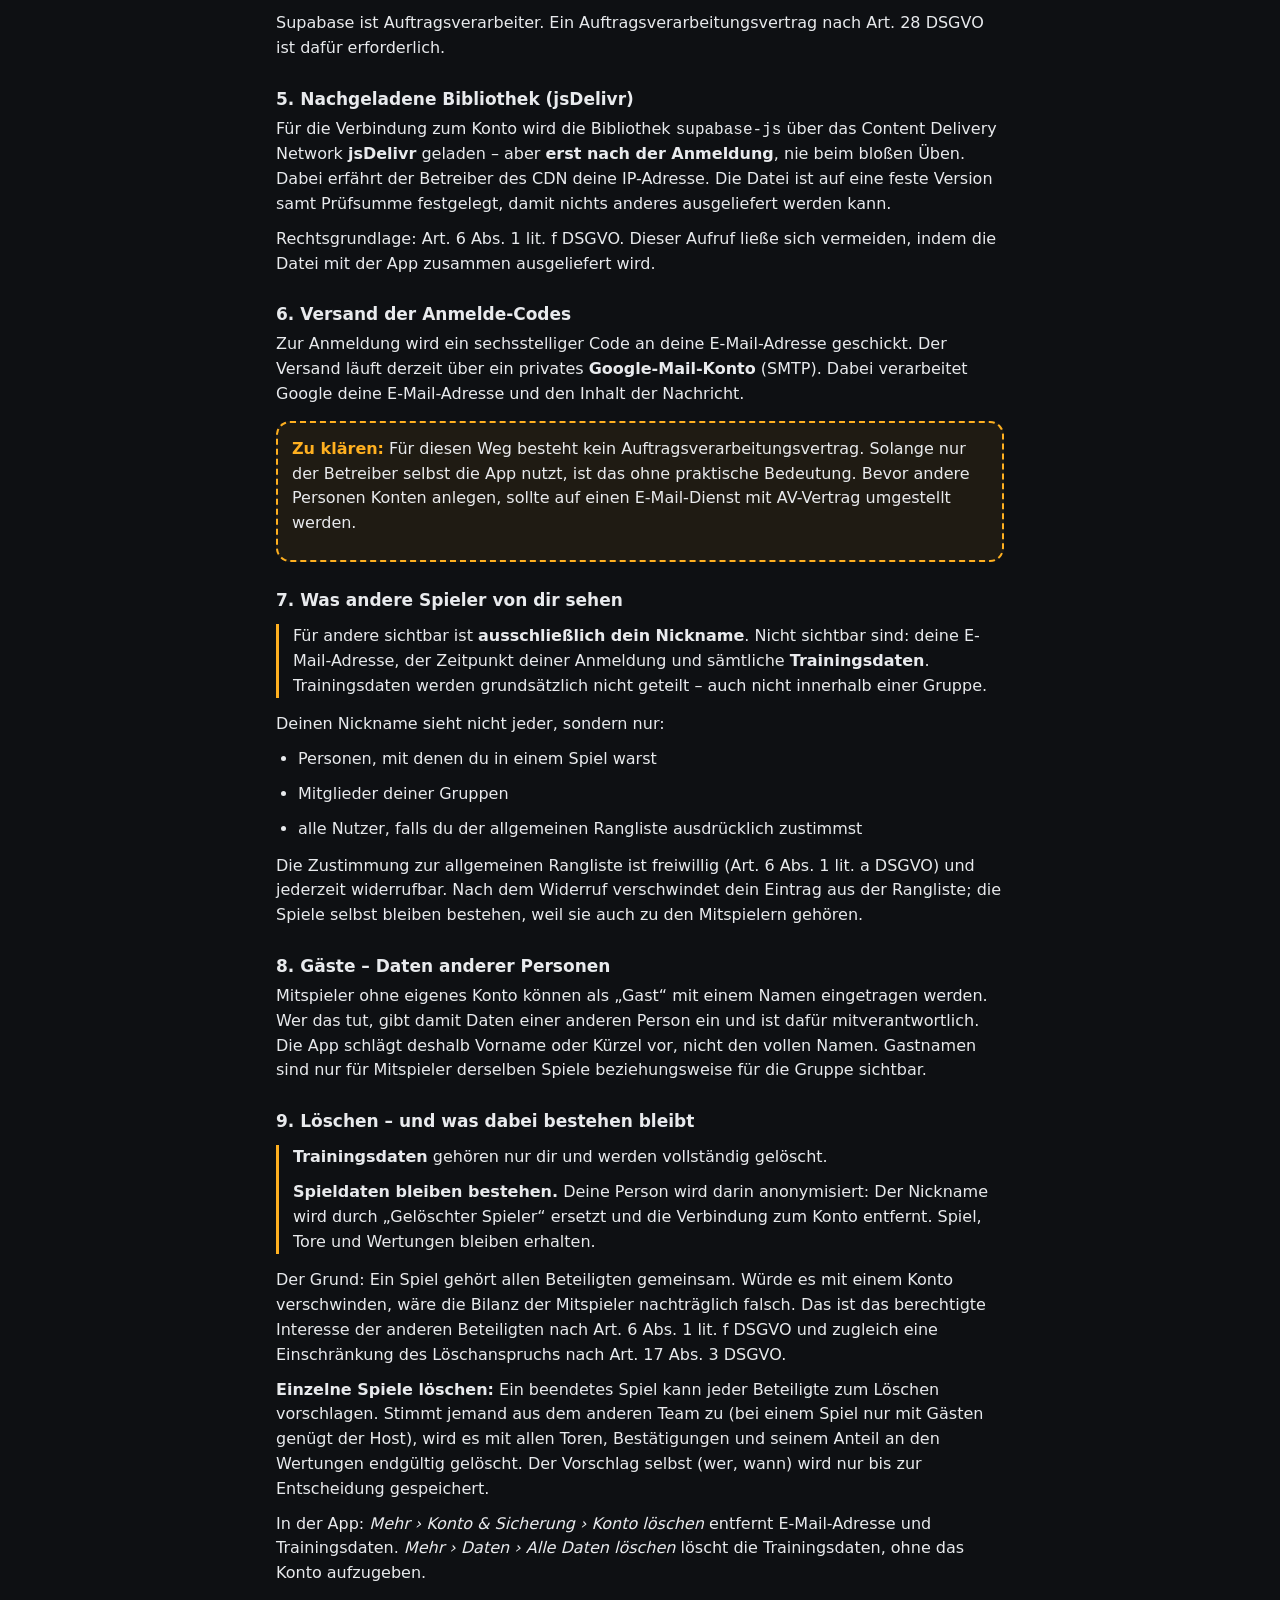
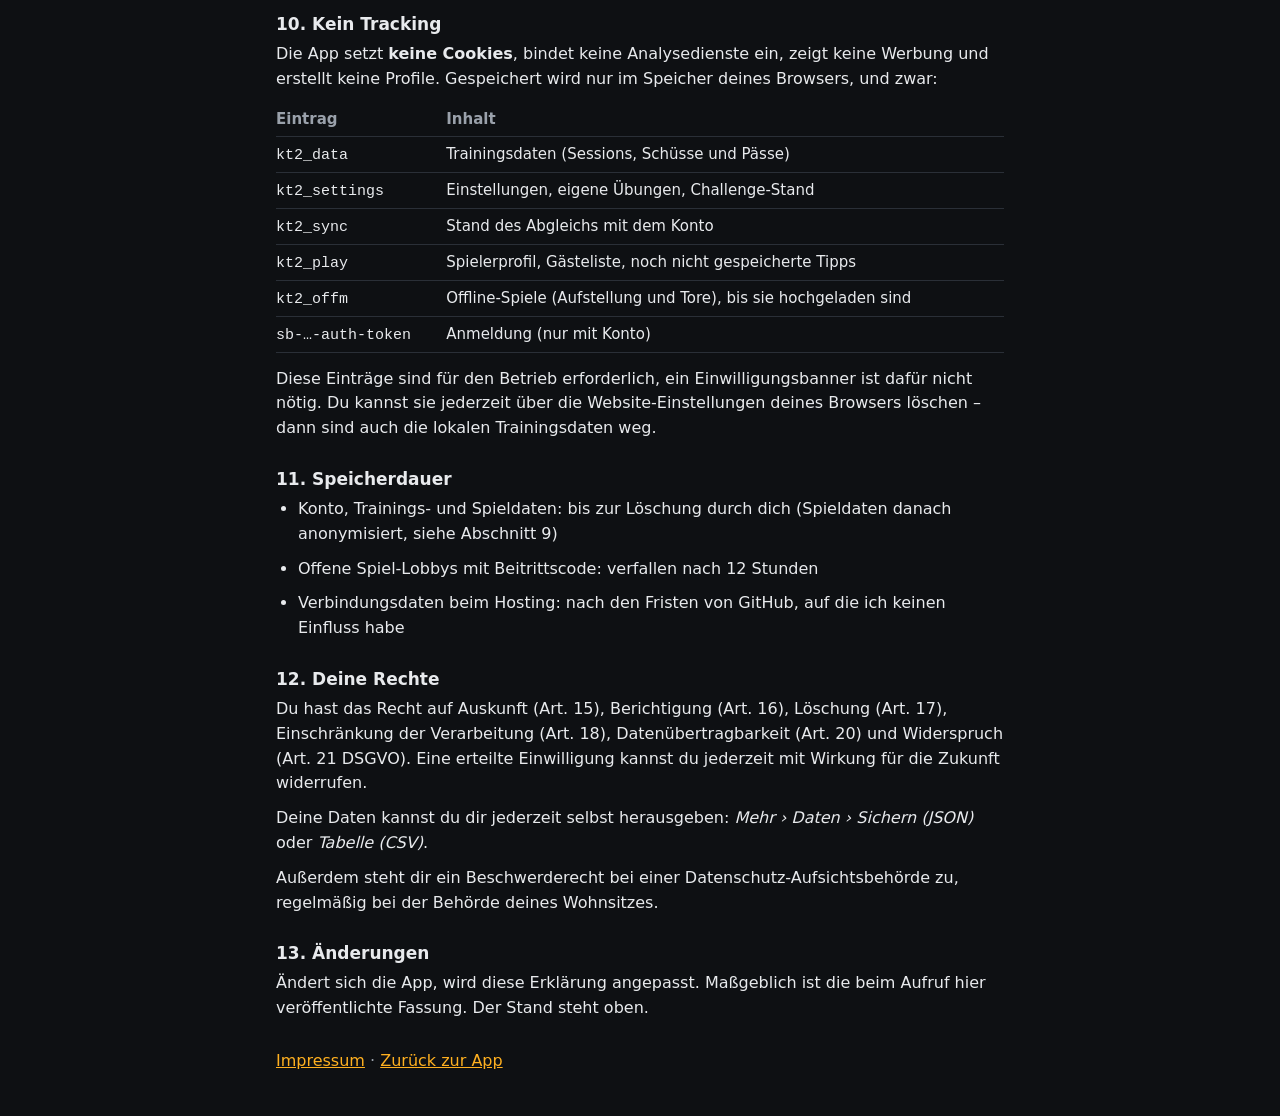
==== commit b7602da6: "v3.27.0: Abbrechen und Löschen mit Zustimmung, Schreibrechte dicht - Abbrechen (laufend, ohne Wertun" ====
--- a/datenschutz.html
+++ b/datenschutz.html
@@ -145,6 +145,10 @@
 verschwinden, wäre die Bilanz der Mitspieler nachträglich falsch. Das ist das berechtigte
 Interesse der anderen Beteiligten nach Art. 6 Abs. 1 lit. f DSGVO und zugleich eine
 Einschränkung des Löschanspruchs nach Art. 17 Abs. 3 DSGVO.</p>
+<p><strong>Einzelne Spiele löschen:</strong> Ein beendetes Spiel kann jeder Beteiligte zum Löschen
+vorschlagen. Stimmt jemand aus dem anderen Team zu (bei einem Spiel nur mit Gästen genügt der
+Host), wird es mit allen Toren, Bestätigungen und seinem Anteil an den Wertungen endgültig
+gelöscht. Der Vorschlag selbst (wer, wann) wird nur bis zur Entscheidung gespeichert.</p>
 <p>In der App: <em>Mehr › Konto &amp; Sicherung › Konto löschen</em> entfernt E-Mail-Adresse
 und Trainingsdaten. <em>Mehr › Daten › Alle Daten löschen</em> löscht die Trainingsdaten,
 ohne das Konto aufzugeben.</p>
